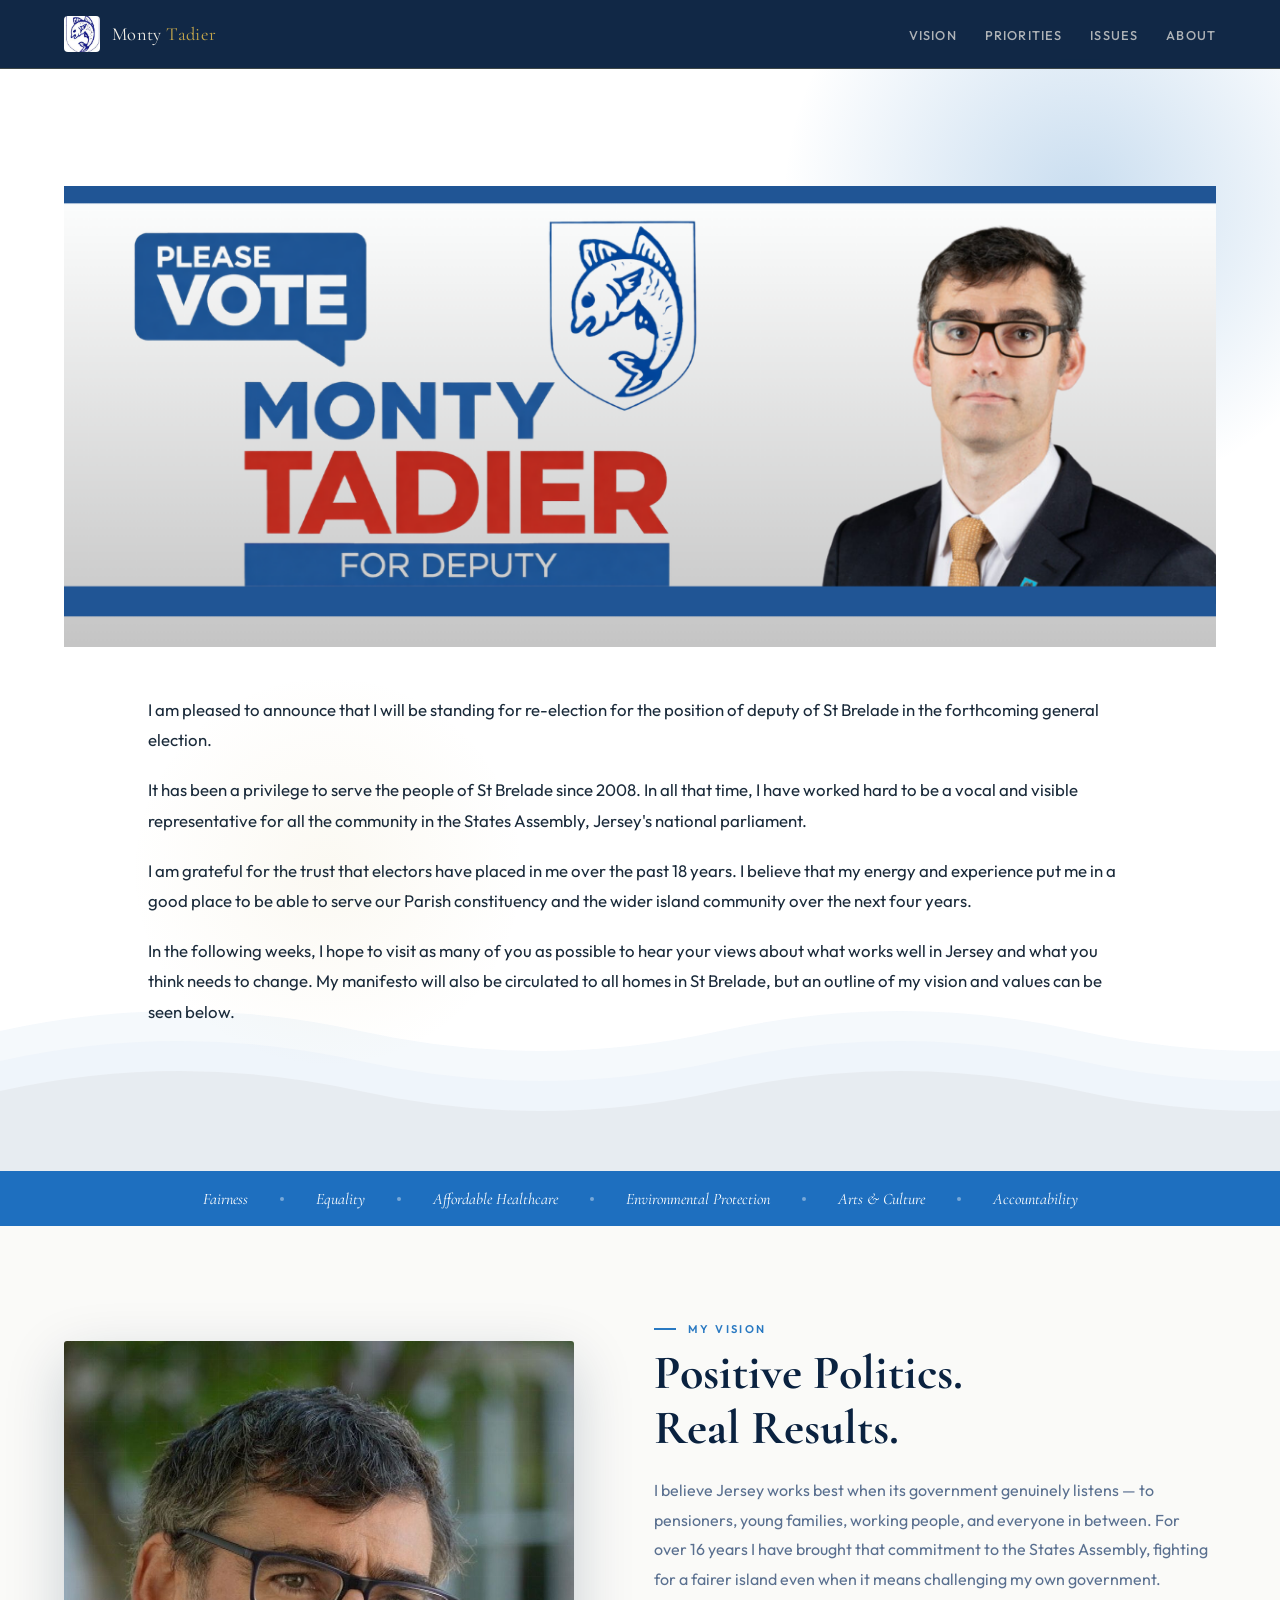
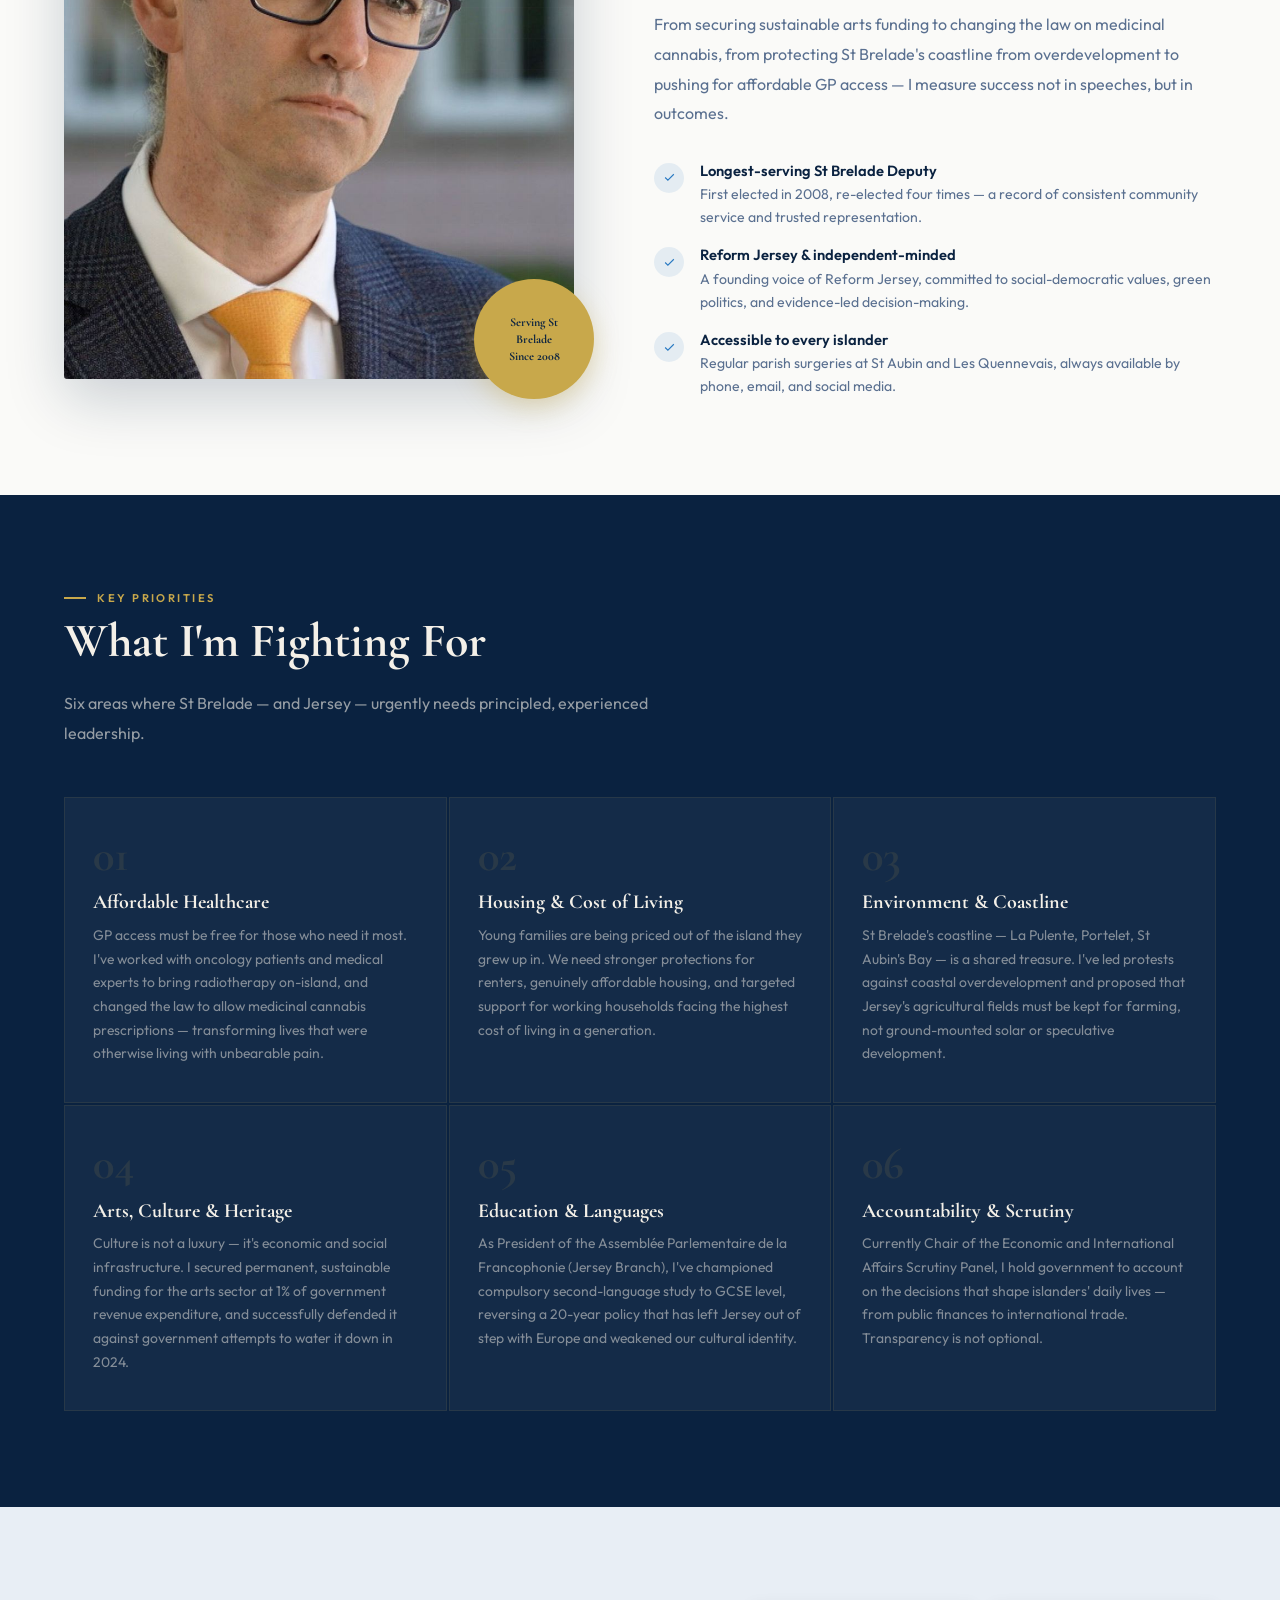
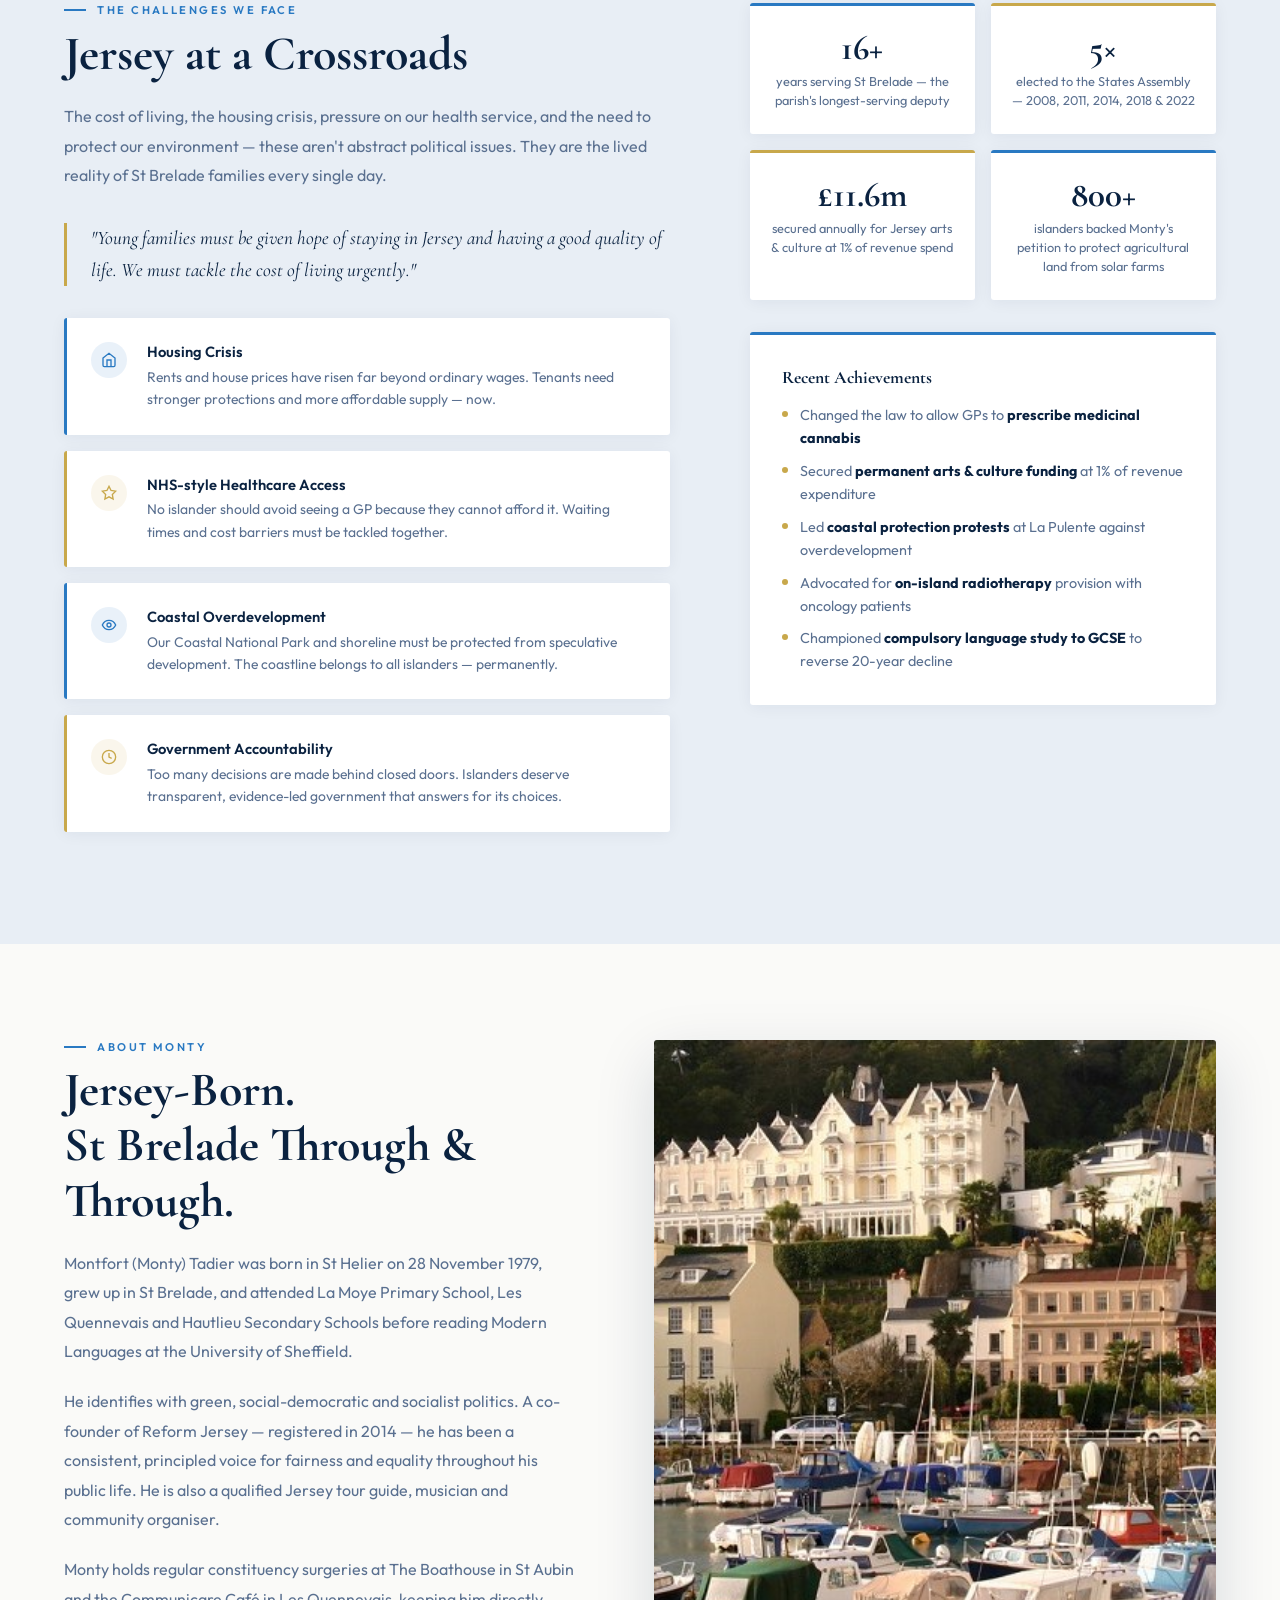
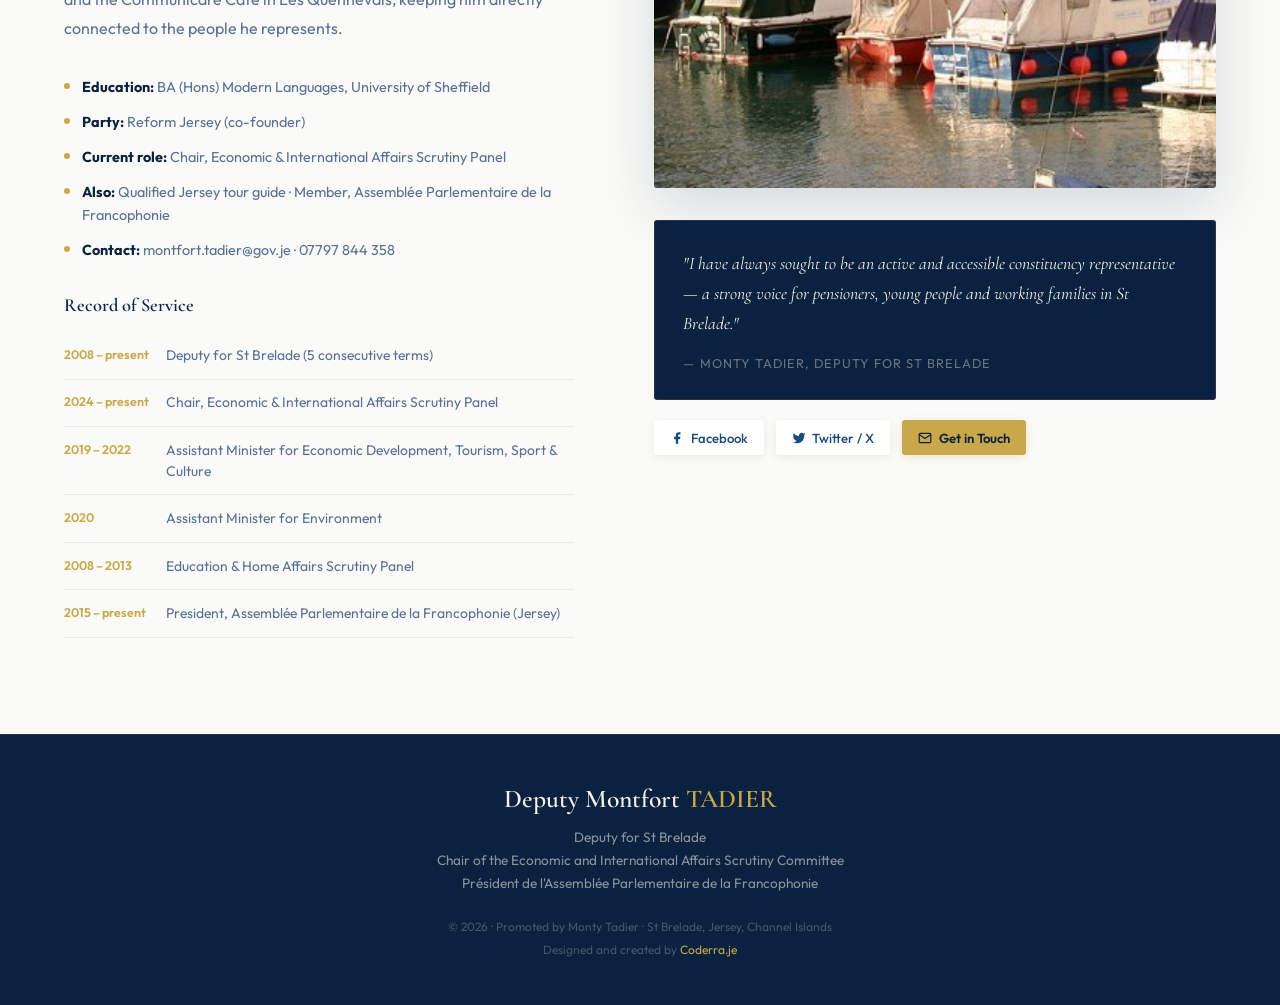
==== index.html @ 664cd3ab "Comment out States Assembly contact section in footer Co-Authored-By: Claude Opus 4.6 (1M context) <" ====
<!DOCTYPE html>
<html lang="en">
<head>
<meta charset="UTF-8">
<meta name="viewport" content="width=device-width, initial-scale=1.0">
<title>Monty Tadier · Deputy, St Brelade · Jersey 2026</title>
<link href="https://fonts.googleapis.com/css2?family=Cormorant+Garamond:ital,wght@0,400;0,600;0,700;1,400;1,600&family=Outfit:wght@300;400;500;600&display=swap" rel="stylesheet">
<style>
:root {
  --blue-deep:   #0a2240;
  --blue-mid:    #1a4a7a;
  --blue-bright: #1e6fbf;
  --blue-light:  #4a9fd4;
  --azure:       #2979c2;
  --gold:        #c8a84b;
  --silver:      #e8eef5;
  --cream:       #f4f0e8;
  --warm-white:  #fafaf8;
  --text:        #1a2a3a;
  --muted:       #5a7090;
  --border:      rgba(200,168,75,0.25);
}
*{margin:0;padding:0;box-sizing:border-box;}
html{scroll-behavior:smooth;}
body{font-family:'Outfit',sans-serif;color:var(--text);background:var(--warm-white);overflow-x:hidden;}

/* ── NAV ── */
nav{
  position:fixed;top:0;left:0;right:0;z-index:1000;
  display:flex;align-items:center;justify-content:space-between;
  padding:1rem 5%;
  background:rgba(10,34,64,0.97);
  backdrop-filter:blur(16px);
  border-bottom:1px solid var(--border);
  transition:all 0.3s;
}
.nav-brand{display:flex;align-items:center;gap:0.75rem;}
.nav-coat{width:36px;height:36px;border-radius:4px;object-fit:cover;}
.nav-logo{font-family:'Cormorant Garamond',serif;font-size:1.15rem;color:var(--cream);letter-spacing:0.02em;}
.nav-logo span{color:var(--gold);}
.nav-links{display:flex;gap:1.75rem;list-style:none;}
.nav-links a{color:rgba(244,240,232,0.7);text-decoration:none;font-size:0.8rem;font-weight:500;letter-spacing:0.09em;text-transform:uppercase;transition:color 0.2s;}
.nav-links a:hover{color:var(--gold);}
.nav-cta{background:var(--gold)!important;color:var(--blue-deep)!important;padding:0.45rem 1.1rem;border-radius:2px;font-weight:600!important;}
.nav-cta:hover{background:#b09030!important;}
.hamburger{display:none;flex-direction:column;gap:5px;cursor:pointer;background:none;border:none;padding:4px;}
.hamburger span{width:22px;height:2px;background:var(--cream);display:block;transition:all 0.3s;}

/* ── HERO ── */
.hero{
  min-height:100vh;
  position:relative;
  display:flex;flex-direction:column;align-items:center;
  background:#ffffff;
  overflow:hidden;
}
.hero-waves{
  position:absolute;bottom:0;left:0;right:0;
  height:220px;
  z-index:1;
  opacity:0.12;
}
.hero-glow{
  position:absolute;
  width:600px;height:600px;
  background:radial-gradient(ellipse,rgba(41,121,194,0.25) 0%,transparent 70%);
  top:-100px;right:-100px;
  z-index:1;
}
.hero-glow2{
  position:absolute;
  width:400px;height:400px;
  background:radial-gradient(ellipse,rgba(200,168,75,0.07) 0%,transparent 70%);
  bottom:100px;left:10%;
  z-index:1;
}
.hero-content{
  position:relative;z-index:2;
  padding:0 5%;padding-top:90px;
  display:grid;grid-template-columns:1fr 1fr;
  gap:4rem;align-items:stretch;
  max-width:1300px;width:100%;
  margin:0 auto;
  padding-top:120px;
}
.hero-text{}
.hero-eyebrow{
  display:inline-flex;align-items:center;gap:0.6rem;
  font-size:0.72rem;font-weight:600;letter-spacing:0.2em;text-transform:uppercase;
  color:var(--gold);margin-bottom:1.5rem;
  opacity:0;animation:fadeUp 0.8s 0.2s forwards;
}
.hero-eyebrow::before{content:'';width:28px;height:1px;background:var(--gold);}
.hero-name{
  font-family:'Cormorant Garamond',serif;
  font-size:clamp(2.5rem,7vw,7.5rem);
  font-weight:700;color:var(--cream);
  line-height:1;margin-bottom:0.5rem;
  white-space:nowrap;
  opacity:0;animation:fadeUp 0.9s 0.35s forwards;
}
.hero-title{
  font-family:'Cormorant Garamond',serif;
  font-size:clamp(2rem,3.5vw,3rem);
  font-weight:700;color:var(--blue-deep);
  line-height:1.05;margin-bottom:1.25rem;
  opacity:0;animation:fadeUp 0.9s 0.45s forwards;
}
.hero-title em{font-style:italic;color:var(--blue-light);}
.hero-title em{color:var(--blue-bright);}
.hero-subtitle{
  font-size:1.05rem;font-weight:300;
  color:#333;line-height:1.75;
  max-width:480px;margin-bottom:2rem;
  opacity:0;animation:fadeUp 0.9s 0.5s forwards;
}
.hero-actions{
  display:flex;gap:1rem;flex-wrap:wrap;
  opacity:0;animation:fadeUp 0.9s 0.65s forwards;
}
.btn-primary{
  display:inline-block;background:var(--gold);color:var(--blue-deep);
  padding:0.85rem 2rem;font-weight:600;font-size:0.88rem;
  letter-spacing:0.05em;text-decoration:none;text-transform:uppercase;
  border-radius:2px;transition:all 0.25s;
}
.btn-primary:hover{background:#b09030;transform:translateY(-2px);box-shadow:0 8px 24px rgba(200,168,75,0.3);}
.btn-outline{
  display:inline-block;border:1px solid rgba(244,240,232,0.3);
  color:var(--cream);padding:0.85rem 2rem;font-weight:400;font-size:0.88rem;
  letter-spacing:0.05em;text-decoration:none;text-transform:uppercase;
  border-radius:2px;transition:all 0.25s;
}
.btn-outline:hover{border-color:var(--gold);color:var(--gold);}

/* Hero video */
.hero-video-wrap{
  position:relative;
  border-radius:4px;overflow:hidden;
  box-shadow:0 30px 80px rgba(0,0,0,0.5);
  border:1px solid rgba(200,168,75,0.2);
  opacity:0;animation:fadeUp 1s 0.5s forwards;
}
.hero-video-inner{
  position:relative;
  width:100%;padding-top:56.25%;
  background:var(--blue-mid);
}
.hero-video-inner iframe{
  position:absolute;inset:0;width:100%;height:100%;
}
.hero-video-label{
  position:absolute;bottom:0;left:0;right:0;
  background:linear-gradient(transparent,rgba(10,34,64,0.9));
  padding:2rem 1.5rem 1.25rem;
  font-size:0.78rem;color:rgba(244,240,232,0.6);
  letter-spacing:0.08em;text-transform:uppercase;
  pointer-events:none;
}
.hero-video-placeholder{
  position:absolute;inset:0;
  display:flex;flex-direction:column;align-items:center;justify-content:center;
  gap:1rem;background:var(--blue-mid);
  color:rgba(244,240,232,0.4);font-size:0.82rem;letter-spacing:0.1em;text-transform:uppercase;
}
.play-icon{
  width:60px;height:60px;border-radius:50%;
  border:2px solid rgba(244,240,232,0.2);
  display:flex;align-items:center;justify-content:center;
}

/* ── BANNER STRIP ── */
.banner-strip{
  background:var(--blue-bright);padding:1.1rem 5%;
  display:flex;align-items:center;justify-content:center;
  gap:2rem;flex-wrap:wrap;overflow:hidden;
}
.banner-strip span{
  font-family:'Cormorant Garamond',serif;
  font-size:1rem;color:white;font-style:italic;
}
.banner-dot{width:4px;height:4px;background:rgba(255,255,255,0.4);border-radius:50%;flex-shrink:0;}

/* ── SECTIONS ── */
section{padding:6rem 5%;}
.section-inner{max-width:1200px;margin:0 auto;}
.section-label{
  font-size:0.7rem;font-weight:600;letter-spacing:0.22em;text-transform:uppercase;
  color:var(--azure);margin-bottom:0.6rem;
  display:flex;align-items:center;gap:0.7rem;
}
.section-label::before{content:'';display:inline-block;width:22px;height:2px;background:var(--azure);}
.section-title{
  font-family:'Cormorant Garamond',serif;
  font-size:clamp(2rem,4vw,3rem);font-weight:700;
  color:var(--blue-deep);line-height:1.15;margin-bottom:1.25rem;
}
.section-body{font-size:1rem;line-height:1.85;color:var(--muted);max-width:640px;}

/* ── VISION ── */
.vision{background:var(--warm-white);}
.vision-grid{display:grid;grid-template-columns:1fr 1.1fr;gap:5rem;align-items:center;}
.vision-image-box{
  position:relative;
  aspect-ratio:4/5;
  border-radius:3px;overflow:hidden;
  box-shadow:0 20px 60px rgba(10,34,64,0.2);
}
.vision-image-box img{width:100%;height:100%;object-fit:cover;display:block;}
.vision-image-box::after{
  content:'';position:absolute;inset:0;
  background:
    repeating-linear-gradient(0deg,transparent,transparent 30px,rgba(255,255,255,0.01) 30px,rgba(255,255,255,0.01) 31px),
    repeating-linear-gradient(90deg,transparent,transparent 30px,rgba(255,255,255,0.01) 30px,rgba(255,255,255,0.01) 31px);
}
.vision-badge{
  position:absolute;bottom:-1.25rem;right:-1.25rem;
  width:120px;height:120px;background:var(--gold);border-radius:50%;
  display:flex;align-items:center;justify-content:center;text-align:center;padding:1.25rem;
  box-shadow:0 8px 24px rgba(200,168,75,0.35);
}
.vision-badge p{font-family:'Cormorant Garamond',serif;font-size:0.75rem;color:var(--blue-deep);font-weight:700;line-height:1.4;}
.vision-points{margin-top:2rem;display:flex;flex-direction:column;gap:1rem;}
.vision-point{display:flex;gap:1rem;align-items:flex-start;}
.vp-icon{
  width:30px;height:30px;border-radius:50%;
  background:rgba(41,121,194,0.1);
  display:flex;align-items:center;justify-content:center;flex-shrink:0;margin-top:2px;
}
.vp-icon svg{width:13px;height:13px;stroke:var(--azure);}
.vp-text strong{display:block;font-weight:600;color:var(--blue-deep);margin-bottom:0.2rem;font-size:0.92rem;}
.vp-text p{font-size:0.88rem;color:var(--muted);line-height:1.65;}

/* ── PRIORITIES ── */
.priorities{background:var(--blue-deep);color:var(--cream);}
.priorities .section-label{color:var(--gold);}
.priorities .section-label::before{background:var(--gold);}
.priorities .section-title{color:var(--cream);}
.priorities .section-body{color:rgba(244,240,232,0.6);}
.priorities-grid{display:grid;grid-template-columns:repeat(3,1fr);gap:2px;margin-top:3rem;}
.priority-card{
  background:rgba(255,255,255,0.04);
  border:1px solid rgba(200,168,75,0.1);
  padding:2.25rem 1.75rem;
  transition:all 0.3s;position:relative;overflow:hidden;
}
.priority-card::before{
  content:'';position:absolute;top:0;left:0;right:0;height:2px;
  background:var(--gold);transform:scaleX(0);transform-origin:left;transition:transform 0.4s;
}
.priority-card:hover::before{transform:scaleX(1);}
.priority-card:hover{background:rgba(255,255,255,0.07);}
.priority-num{font-family:'Cormorant Garamond',serif;font-size:2.8rem;font-weight:700;color:rgba(200,168,75,0.12);line-height:1;margin-bottom:0.75rem;}
.priority-title{font-family:'Cormorant Garamond',serif;font-size:1.25rem;font-weight:700;color:var(--cream);margin-bottom:0.6rem;}
.priority-body{font-size:0.87rem;color:rgba(244,240,232,0.5);line-height:1.7;}

/* ── ISSUES (reality) ── */
.issues{background:var(--silver);}
.issues-grid{display:grid;grid-template-columns:1.3fr 1fr;gap:5rem;align-items:start;}
.issue-item{
  display:flex;gap:1.25rem;align-items:flex-start;
  padding:1.5rem;background:white;border-radius:3px;
  border-left:3px solid var(--azure);
  box-shadow:0 2px 16px rgba(10,34,64,0.06);
  margin-bottom:1rem;
  transition:transform 0.2s;
}
.issue-item:hover{transform:translateX(4px);}
.issue-item.gold{border-left-color:var(--gold);}
.issue-icon{
  width:36px;height:36px;border-radius:50%;
  background:rgba(41,121,194,0.1);
  display:flex;align-items:center;justify-content:center;flex-shrink:0;
}
.issue-icon.gold-bg{background:rgba(200,168,75,0.1);}
.issue-icon svg{width:16px;height:16px;}
.issue-content strong{display:block;font-weight:600;color:var(--blue-deep);margin-bottom:0.3rem;font-size:0.92rem;}
.issue-content p{font-size:0.87rem;color:var(--muted);line-height:1.6;}
.issues-quote{
  border-left:3px solid var(--gold);padding-left:1.5rem;margin:2rem 0;
}
.issues-quote p{
  font-family:'Cormorant Garamond',serif;
  font-size:1.2rem;font-style:italic;color:var(--blue-deep);line-height:1.65;
}
.stat-cards{display:grid;grid-template-columns:1fr 1fr;gap:1rem;}
.stat-card{
  background:white;padding:1.5rem 1.25rem;border-radius:3px;
  border-top:3px solid var(--azure);
  box-shadow:0 2px 16px rgba(10,34,64,0.06);
  text-align:center;
}
.stat-card.gold{border-top-color:var(--gold);}
.stat-num{font-family:'Cormorant Garamond',serif;font-size:2.2rem;font-weight:700;color:var(--blue-deep);line-height:1;}
.stat-label{font-size:0.8rem;color:var(--muted);line-height:1.5;margin-top:0.4rem;}

/* ── ABOUT ── */
.about{background:var(--warm-white);}
.about-grid{display:grid;grid-template-columns:1fr 1.1fr;gap:5rem;align-items:start;}
.about-img-box{
  aspect-ratio:3/4;
  border-radius:3px;overflow:hidden;
  box-shadow:0 20px 60px rgba(10,34,64,0.15);
}
.about-img-box img{width:100%;height:100%;object-fit:cover;display:block;}
.about-facts{margin-top:2rem;display:flex;flex-direction:column;gap:0.75rem;}
.fact{display:flex;gap:0.75rem;align-items:flex-start;}
.fact-dot{width:6px;height:6px;border-radius:50%;background:var(--gold);flex-shrink:0;margin-top:7px;}
.fact p{font-size:0.9rem;color:var(--muted);line-height:1.6;}
.fact strong{color:var(--blue-deep);}
.about-roles{margin-top:2rem;}
.about-roles h4{font-family:'Cormorant Garamond',serif;font-size:1.15rem;color:var(--blue-deep);margin-bottom:1rem;font-weight:600;}
.role-item{
  display:flex;gap:0.75rem;padding:0.8rem 0;
  border-bottom:1px solid rgba(10,34,64,0.07);
}
.role-year{font-size:0.78rem;color:var(--gold);font-weight:600;white-space:nowrap;padding-top:2px;min-width:90px;}
.role-text{font-size:0.87rem;color:var(--muted);line-height:1.5;}

/* ── AI SURVEY ── */
.survey-section{background:var(--blue-deep);padding:5rem 5%;position:relative;overflow:hidden;}
.survey-bg{position:absolute;inset:0;background:radial-gradient(ellipse at 20% 60%,rgba(41,121,194,0.1) 0%,transparent 55%),radial-gradient(ellipse at 80% 20%,rgba(200,168,75,0.05) 0%,transparent 50%);pointer-events:none;}
.chat-widget{
  background:rgba(255,255,255,0.04);
  border:1px solid rgba(200,168,75,0.2);
  border-radius:8px;overflow:hidden;
  box-shadow:0 24px 72px rgba(0,0,0,0.5);
  max-width:840px;margin:0 auto;
}
.chat-header{
  background:rgba(200,168,75,0.1);
  border-bottom:1px solid rgba(200,168,75,0.15);
  padding:1rem 1.5rem;
  display:flex;align-items:center;gap:0.75rem;
}
.chat-avatar{
  width:38px;height:38px;background:var(--azure);border-radius:50%;
  display:flex;align-items:center;justify-content:center;flex-shrink:0;
}
.chat-title{color:var(--cream);font-weight:600;font-size:0.88rem;}
.chat-sub{color:rgba(244,240,232,0.4);font-size:0.73rem;}
.live-dot{width:7px;height:7px;background:#4ade80;border-radius:50%;animation:pulse 2s infinite;}
.chat-messages{
  height:400px;overflow-y:auto;padding:1.5rem;
  display:flex;flex-direction:column;gap:1rem;scroll-behavior:smooth;
}
.chat-messages::-webkit-scrollbar{width:4px;}
.chat-messages::-webkit-scrollbar-track{background:transparent;}
.chat-messages::-webkit-scrollbar-thumb{background:rgba(200,168,75,0.2);border-radius:2px;}
.typing-row{display:none;padding:0 1.5rem 0.5rem;align-items:center;gap:0.5rem;}
.typing-dots{display:flex;gap:4px;}
.typing-dots span{width:6px;height:6px;background:var(--gold);border-radius:50%;opacity:0.5;}
.chat-input-row{
  border-top:1px solid rgba(200,168,75,0.12);
  padding:1rem 1.5rem;display:flex;gap:0.75rem;align-items:flex-end;
}
.chat-textarea{
  flex:1;background:rgba(255,255,255,0.07);
  border:1px solid rgba(200,168,75,0.2);border-radius:6px;
  padding:0.7rem 1rem;color:var(--cream);
  font-family:'Outfit',sans-serif;font-size:0.88rem;
  resize:none;outline:none;max-height:120px;line-height:1.5;
  transition:border-color 0.2s;
}
.chat-textarea::placeholder{color:rgba(244,240,232,0.3);}
.chat-textarea:focus{border-color:rgba(200,168,75,0.45);}
.send-btn{
  background:var(--gold);border:none;border-radius:6px;
  width:42px;height:42px;cursor:pointer;
  display:flex;align-items:center;justify-content:center;flex-shrink:0;
  transition:all 0.2s;
}
.send-btn:hover{background:#b09030;transform:scale(1.05);}
.send-btn:disabled{opacity:0.4;cursor:not-allowed;transform:none;}
.trust-badges{display:flex;justify-content:center;gap:2rem;flex-wrap:wrap;margin-bottom:2rem;}
.badge{display:flex;align-items:center;gap:0.4rem;color:rgba(244,240,232,0.4);font-size:0.78rem;}

/* ── FOOTER ── */
footer{
  background:var(--blue-deep);
  border-top:1px solid rgba(200,168,75,0.15);
  padding:3rem 5%;
}
.footer-inner{max-width:700px;margin:0 auto;text-align:center;}
.footer-name{font-family:'Cormorant Garamond',serif;font-size:1.6rem;color:var(--cream);font-weight:600;margin-bottom:0.75rem;}
.footer-name span{color:var(--gold);}
.footer-role{color:rgba(244,240,232,0.55);font-size:0.85rem;line-height:1.7;}
.footer-dots{color:var(--gold);font-size:0.6rem;letter-spacing:0.15em;margin:1.5rem 0;opacity:0.4;overflow:hidden;white-space:nowrap;}
.footer-contact{display:flex;flex-direction:column;gap:1.25rem;margin:1rem 0;}
.footer-contact-item{text-align:center;}
.footer-contact-label{display:block;font-size:0.7rem;letter-spacing:0.12em;text-transform:uppercase;color:var(--gold);margin-bottom:0.3rem;}
.footer-contact-item p{color:rgba(244,240,232,0.55);font-size:0.85rem;line-height:1.6;}
.footer-contact-item a{color:var(--gold);text-decoration:none;transition:color 0.2s;}
.footer-contact-item a:hover{color:var(--cream);}
.footer-sa-logo{margin:1.5rem 0;}
.sa-logo-img{height:50px;opacity:0.5;filter:brightness(1.2);}
.footer-bottom{margin-top:1.5rem;}
.footer-copy{color:rgba(244,240,232,0.25);font-size:0.75rem;}

/* ── MOBILE ── */
.mobile-menu{
  display:none;position:fixed;inset:0;background:var(--blue-deep);
  z-index:999;flex-direction:column;align-items:center;justify-content:center;
  gap:2.5rem;opacity:0;pointer-events:none;transition:opacity 0.3s;
}
.mobile-menu.open{display:flex;opacity:1;pointer-events:all;}
.mobile-menu a{font-family:'Cormorant Garamond',serif;font-size:2rem;color:var(--cream);text-decoration:none;transition:color 0.2s;}
.mobile-menu a:hover{color:var(--gold);}
.mobile-close{position:absolute;top:1.5rem;right:5%;background:none;border:none;color:var(--cream);font-size:1.5rem;cursor:pointer;}

/* ── ANIMATIONS ── */
@keyframes fadeUp{from{opacity:0;transform:translateY(20px);}to{opacity:1;transform:translateY(0);}}
@keyframes pulse{0%,100%{opacity:1;}50%{opacity:0.4;}}
@keyframes bounce{0%,100%{transform:translateY(0);}50%{transform:translateY(-4px);}}
@keyframes msgIn{from{opacity:0;transform:translateY(6px);}to{opacity:1;transform:translateY(0);}}
@keyframes waveMov{0%{transform:translateX(0);}100%{transform:translateX(-50%);}}

/* ── RESPONSIVE ── */
@media(max-width:960px){
  .nav-links{display:none;}
  .hamburger{display:flex;}
  .hero-content{grid-template-columns:1fr;gap:2.5rem;padding-top:100px;}
  .hero-video-wrap{max-width:500px;}
  .vision-grid,.issues-grid,.about-grid{grid-template-columns:1fr;gap:3rem;}
  .priorities-grid{grid-template-columns:1fr 1fr;}
  .vision-badge{display:none;}
  footer{padding:2rem 5%;}
  .banner-strip .banner-dot:nth-child(even){display:none;}
}
@media(max-width:600px){
  .priorities-grid{grid-template-columns:1fr;}
  .stat-cards{grid-template-columns:1fr 1fr;}
}
</style>
</head>
<body>

<!-- MOBILE MENU -->
<div class="mobile-menu" id="mobileMenu">
  <button class="mobile-close" onclick="closeMenu()">✕</button>
  <a href="#vision" onclick="closeMenu()">Vision</a>
  <a href="#priorities" onclick="closeMenu()">Priorities</a>
  <a href="#issues" onclick="closeMenu()">Issues</a>
  <a href="#about" onclick="closeMenu()">About Monty</a>
  <!-- <a href="#survey" onclick="closeMenu()">Have Your Say</a> -->
</div>

<!-- NAV -->
<nav id="navbar">
  <div class="nav-brand">
    <!-- St Brelade Coat of Arms (SVG inline — azure field, wavy silver, cod fish) -->
    <img class="nav-coat" src="img/St B.jpg" alt="St Brelade coat of arms">
    <div class="nav-logo">Monty <span>Tadier</span></div>
  </div>
  <ul class="nav-links">
    <li><a href="#vision">Vision</a></li>
    <li><a href="#priorities">Priorities</a></li>
    <li><a href="#issues">Issues</a></li>
    <li><a href="#about">About</a></li>
    <!-- <li><a href="#survey" class="nav-cta">Have Your Say</a></li> -->
  </ul>
  <button class="hamburger" onclick="openMenu()">
    <span></span><span></span><span></span>
  </button>
</nav>

<!-- HERO -->
<section class="hero" id="home">
  <div class="hero-glow"></div>
  <div class="hero-glow2"></div>
  <!-- Animated waves -->
  <svg class="hero-waves" viewBox="0 0 1440 220" preserveAspectRatio="none" xmlns="http://www.w3.org/2000/svg">
    <path d="M0 80 Q180 40 360 80 Q540 120 720 80 Q900 40 1080 80 Q1260 120 1440 80 L1440 220 L0 220Z" fill="rgba(41,121,194,0.4)"/>
    <path d="M0 110 Q180 70 360 110 Q540 150 720 110 Q900 70 1080 110 Q1260 150 1440 110 L1440 220 L0 220Z" fill="rgba(30,111,191,0.3)"/>
    <path d="M0 140 Q180 100 360 140 Q540 180 720 140 Q900 100 1080 140 Q1260 180 1440 140 L1440 220 L0 220Z" fill="rgba(10,34,64,0.5)"/>
  </svg>

  <div style="width:100%;padding-top:90px;position:relative;z-index:2;">
    <img src="img/monfortbanner.png" alt="Monty Tadier — Standing for a Fairer Jersey Since 2008" style="width:100%;display:block;">
  </div>

  <div style="position:relative;z-index:2;max-width:1100px;margin:0 auto;padding:3rem 5%;color:var(--text);font-size:1.05rem;line-height:1.8;">
    <p>I am pleased to announce that I will be standing for re-election for the position of deputy of St Brelade in the forthcoming general election.</p>
    <p style="margin-top:1.25rem;">It has been a privilege to serve the people of St Brelade since 2008. In all that time, I have worked hard to be a vocal and visible representative for all the community in the States Assembly, Jersey's national parliament.</p>
    <p style="margin-top:1.25rem;">I am grateful for the trust that electors have placed in me over the past 18 years. I believe that my energy and experience put me in a good place to be able to serve our Parish constituency and the wider island community over the next four years.</p>
    <p style="margin-top:1.25rem;">In the following weeks, I hope to visit as many of you as possible to hear your views about what works well in Jersey and what you think needs to change. My manifesto will also be circulated to all homes in St Brelade, but an outline of my vision and values can be seen below.</p>
  </div>
</section>

<!-- BANNER STRIP -->
<div class="banner-strip">
  <span>Fairness</span><div class="banner-dot"></div>
  <span>Equality</span><div class="banner-dot"></div>
  <span>Affordable Healthcare</span><div class="banner-dot"></div>
  <span>Environmental Protection</span><div class="banner-dot"></div>
  <span>Arts &amp; Culture</span><div class="banner-dot"></div>
  <span>Accountability</span>
</div>

<!-- VISION -->
<section class="vision" id="vision">
  <div class="section-inner">
    <div class="vision-grid">
      <div style="position:relative;">
        <div class="vision-image-box">
          <img src="img/mypic.jpg" alt="Photo of Monty Tadier">
        </div>
        <div class="vision-badge">
          <p>Serving St Brelade<br>Since 2008</p>
        </div>
      </div>

      <div>
        <div class="section-label">My Vision</div>
        <h2 class="section-title">Positive Politics.<br>Real Results.</h2>
        <p class="section-body">
          I believe Jersey works best when its government genuinely listens — to pensioners, young families, working people, and everyone in between. For over 16 years I have brought that commitment to the States Assembly, fighting for a fairer island even when it means challenging my own government.
        </p>
        <p class="section-body" style="margin-top:1rem;">
          From securing sustainable arts funding to changing the law on medicinal cannabis, from protecting St Brelade's coastline from overdevelopment to pushing for affordable GP access — I measure success not in speeches, but in outcomes.
        </p>
        <div class="vision-points">
          <div class="vision-point">
            <div class="vp-icon"><svg viewBox="0 0 24 24" fill="none" stroke="currentColor" stroke-width="2"><polyline points="20 6 9 17 4 12"/></svg></div>
            <div class="vp-text">
              <strong>Longest-serving St Brelade Deputy</strong>
              <p>First elected in 2008, re-elected four times — a record of consistent community service and trusted representation.</p>
            </div>
          </div>
          <div class="vision-point">
            <div class="vp-icon"><svg viewBox="0 0 24 24" fill="none" stroke="currentColor" stroke-width="2"><polyline points="20 6 9 17 4 12"/></svg></div>
            <div class="vp-text">
              <strong>Reform Jersey & independent-minded</strong>
              <p>A founding voice of Reform Jersey, committed to social-democratic values, green politics, and evidence-led decision-making.</p>
            </div>
          </div>
          <div class="vision-point">
            <div class="vp-icon"><svg viewBox="0 0 24 24" fill="none" stroke="currentColor" stroke-width="2"><polyline points="20 6 9 17 4 12"/></svg></div>
            <div class="vp-text">
              <strong>Accessible to every islander</strong>
              <p>Regular parish surgeries at St Aubin and Les Quennevais, always available by phone, email, and social media.</p>
            </div>
          </div>
        </div>
      </div>
    </div>
  </div>
</section>

<!-- PRIORITIES -->
<section class="priorities" id="priorities">
  <div class="section-inner">
    <div class="section-label">Key Priorities</div>
    <h2 class="section-title">What I'm Fighting For</h2>
    <p class="section-body">Six areas where St Brelade — and Jersey — urgently needs principled, experienced leadership.</p>

    <div class="priorities-grid">
      <div class="priority-card">
        <div class="priority-num">01</div>
        <div class="priority-title">Affordable Healthcare</div>
        <p class="priority-body">GP access must be free for those who need it most. I've worked with oncology patients and medical experts to bring radiotherapy on-island, and changed the law to allow medicinal cannabis prescriptions — transforming lives that were otherwise living with unbearable pain.</p>
      </div>
      <div class="priority-card">
        <div class="priority-num">02</div>
        <div class="priority-title">Housing & Cost of Living</div>
        <p class="priority-body">Young families are being priced out of the island they grew up in. We need stronger protections for renters, genuinely affordable housing, and targeted support for working households facing the highest cost of living in a generation.</p>
      </div>
      <div class="priority-card">
        <div class="priority-num">03</div>
        <div class="priority-title">Environment & Coastline</div>
        <p class="priority-body">St Brelade's coastline — La Pulente, Portelet, St Aubin's Bay — is a shared treasure. I've led protests against coastal overdevelopment and proposed that Jersey's agricultural fields must be kept for farming, not ground-mounted solar or speculative development.</p>
      </div>
      <div class="priority-card">
        <div class="priority-num">04</div>
        <div class="priority-title">Arts, Culture & Heritage</div>
        <p class="priority-body">Culture is not a luxury — it's economic and social infrastructure. I secured permanent, sustainable funding for the arts sector at 1% of government revenue expenditure, and successfully defended it against government attempts to water it down in 2024.</p>
      </div>
      <div class="priority-card">
        <div class="priority-num">05</div>
        <div class="priority-title">Education & Languages</div>
        <p class="priority-body">As President of the Assemblée Parlementaire de la Francophonie (Jersey Branch), I've championed compulsory second-language study to GCSE level, reversing a 20-year policy that has left Jersey out of step with Europe and weakened our cultural identity.</p>
      </div>
      <div class="priority-card">
        <div class="priority-num">06</div>
        <div class="priority-title">Accountability & Scrutiny</div>
        <p class="priority-body">Currently Chair of the Economic and International Affairs Scrutiny Panel, I hold government to account on the decisions that shape islanders' daily lives — from public finances to international trade. Transparency is not optional.</p>
      </div>
    </div>
  </div>
</section>

<!-- ISSUES -->
<section class="issues" id="issues">
  <div class="section-inner">
    <div class="issues-grid">
      <div>
        <div class="section-label">The Challenges We Face</div>
        <h2 class="section-title">Jersey at a Crossroads</h2>
        <p class="section-body">
          The cost of living, the housing crisis, pressure on our health service, and the need to protect our environment — these aren't abstract political issues. They are the lived reality of St Brelade families every single day.
        </p>
        <div class="issues-quote">
          <p>"Young families must be given hope of staying in Jersey and having a good quality of life. We must tackle the cost of living urgently."</p>
        </div>

        <div class="issue-item">
          <div class="issue-icon"><svg viewBox="0 0 24 24" fill="none" stroke="#2979c2" stroke-width="2"><path d="M3 9l9-7 9 7v11a2 2 0 01-2 2H5a2 2 0 01-2-2z"/><polyline points="9 22 9 12 15 12 15 22"/></svg></div>
          <div class="issue-content"><strong>Housing Crisis</strong><p>Rents and house prices have risen far beyond ordinary wages. Tenants need stronger protections and more affordable supply — now.</p></div>
        </div>
        <div class="issue-item gold">
          <div class="issue-icon gold-bg"><svg viewBox="0 0 24 24" fill="none" stroke="#c8a84b" stroke-width="2"><path d="M12 2l3.09 6.26L22 9.27l-5 4.87 1.18 6.88L12 17.77l-6.18 3.25L7 14.14 2 9.27l6.91-1.01L12 2z"/></svg></div>
          <div class="issue-content"><strong>NHS-style Healthcare Access</strong><p>No islander should avoid seeing a GP because they cannot afford it. Waiting times and cost barriers must be tackled together.</p></div>
        </div>
        <div class="issue-item">
          <div class="issue-icon"><svg viewBox="0 0 24 24" fill="none" stroke="#2979c2" stroke-width="2"><path d="M2 12s3-7 10-7 10 7 10 7-3 7-10 7-10-7-10-7z"/><circle cx="12" cy="12" r="3"/></svg></div>
          <div class="issue-content"><strong>Coastal Overdevelopment</strong><p>Our Coastal National Park and shoreline must be protected from speculative development. The coastline belongs to all islanders — permanently.</p></div>
        </div>
        <div class="issue-item gold">
          <div class="issue-icon gold-bg"><svg viewBox="0 0 24 24" fill="none" stroke="#c8a84b" stroke-width="2"><circle cx="12" cy="12" r="10"/><polyline points="12 6 12 12 16 14"/></svg></div>
          <div class="issue-content"><strong>Government Accountability</strong><p>Too many decisions are made behind closed doors. Islanders deserve transparent, evidence-led government that answers for its choices.</p></div>
        </div>
      </div>

      <div>
        <div class="stat-cards">
          <div class="stat-card">
            <div class="stat-num">16+</div>
            <div class="stat-label">years serving St Brelade — the parish's longest-serving deputy</div>
          </div>
          <div class="stat-card gold">
            <div class="stat-num">5×</div>
            <div class="stat-label">elected to the States Assembly — 2008, 2011, 2014, 2018 &amp; 2022</div>
          </div>
          <div class="stat-card gold">
            <div class="stat-num">£11.6m</div>
            <div class="stat-label">secured annually for Jersey arts &amp; culture at 1% of revenue spend</div>
          </div>
          <div class="stat-card">
            <div class="stat-num">800+</div>
            <div class="stat-label">islanders backed Monty's petition to protect agricultural land from solar farms</div>
          </div>
        </div>

        <div style="margin-top:2rem;padding:2rem;background:white;border-radius:3px;box-shadow:0 2px 16px rgba(10,34,64,0.06);border-top:3px solid var(--azure);">
          <h4 style="font-family:'Cormorant Garamond',serif;font-size:1.1rem;color:var(--blue-deep);margin-bottom:1rem;">Recent Achievements</h4>
          <div class="fact" style="margin-bottom:0.6rem;">
            <div class="fact-dot"></div>
            <p>Changed the law to allow GPs to <strong>prescribe medicinal cannabis</strong></p>
          </div>
          <div class="fact" style="margin-bottom:0.6rem;">
            <div class="fact-dot"></div>
            <p>Secured <strong>permanent arts &amp; culture funding</strong> at 1% of revenue expenditure</p>
          </div>
          <div class="fact" style="margin-bottom:0.6rem;">
            <div class="fact-dot"></div>
            <p>Led <strong>coastal protection protests</strong> at La Pulente against overdevelopment</p>
          </div>
          <div class="fact" style="margin-bottom:0.6rem;">
            <div class="fact-dot"></div>
            <p>Advocated for <strong>on-island radiotherapy</strong> provision with oncology patients</p>
          </div>
          <div class="fact">
            <div class="fact-dot"></div>
            <p>Championed <strong>compulsory language study to GCSE</strong> to reverse 20-year decline</p>
          </div>
        </div>
      </div>
    </div>
  </div>
</section>

<!-- ABOUT -->
<section class="about" id="about">
  <div class="section-inner">
    <div class="about-grid">
      <div>
        <div class="section-label">About Monty</div>
        <h2 class="section-title">Jersey-Born.<br>St Brelade Through &amp; Through.</h2>
        <p class="section-body" style="margin-bottom:1.25rem;">
          Montfort (Monty) Tadier was born in St Helier on 28 November 1979, grew up in St Brelade, and attended La Moye Primary School, Les Quennevais and Hautlieu Secondary Schools before reading Modern Languages at the University of Sheffield.
        </p>
        <p class="section-body" style="margin-bottom:1.25rem;">
          He identifies with green, social-democratic and socialist politics. A co-founder of Reform Jersey — registered in 2014 — he has been a consistent, principled voice for fairness and equality throughout his public life. He is also a qualified Jersey tour guide, musician and community organiser.
        </p>
        <p class="section-body">
          Monty holds regular constituency surgeries at The Boathouse in St Aubin and the Communicare Café in Les Quennevais, keeping him directly connected to the people he represents.
        </p>

        <div class="about-facts">
          <div class="fact"><div class="fact-dot"></div><p><strong>Education:</strong> BA (Hons) Modern Languages, University of Sheffield</p></div>
          <div class="fact"><div class="fact-dot"></div><p><strong>Party:</strong> Reform Jersey (co-founder)</p></div>
          <div class="fact"><div class="fact-dot"></div><p><strong>Current role:</strong> Chair, Economic &amp; International Affairs Scrutiny Panel</p></div>
          <div class="fact"><div class="fact-dot"></div><p><strong>Also:</strong> Qualified Jersey tour guide · Member, Assemblée Parlementaire de la Francophonie</p></div>
          <div class="fact"><div class="fact-dot"></div><p><strong>Contact:</strong> montfort.tadier@gov.je · 07797 844 358</p></div>
        </div>

        <div class="about-roles">
          <h4>Record of Service</h4>
          <div class="role-item"><span class="role-year">2008 – present</span><span class="role-text">Deputy for St Brelade (5 consecutive terms)</span></div>
          <div class="role-item"><span class="role-year">2024 – present</span><span class="role-text">Chair, Economic &amp; International Affairs Scrutiny Panel</span></div>
          <div class="role-item"><span class="role-year">2019 – 2022</span><span class="role-text">Assistant Minister for Economic Development, Tourism, Sport &amp; Culture</span></div>
          <div class="role-item"><span class="role-year">2020</span><span class="role-text">Assistant Minister for Environment</span></div>
          <div class="role-item"><span class="role-year">2008 – 2013</span><span class="role-text">Education &amp; Home Affairs Scrutiny Panel</span></div>
          <div class="role-item"><span class="role-year">2015 – present</span><span class="role-text">President, Assemblée Parlementaire de la Francophonie (Jersey)</span></div>
        </div>
      </div>

      <div>
        <div class="about-img-box">
          <img src="img/StAubin.jpg" alt="St Aubin, Jersey">
        </div>
        <div style="margin-top:2rem;padding:1.75rem;background:var(--blue-deep);border-radius:3px;border:1px solid rgba(200,168,75,0.15);">
          <p style="font-family:'Cormorant Garamond',serif;font-size:1.1rem;font-style:italic;color:var(--cream);line-height:1.7;margin-bottom:1rem;">
            "I have always sought to be an active and accessible constituency representative — a strong voice for pensioners, young people and working families in St Brelade."
          </p>
          <p style="font-size:0.8rem;color:rgba(244,240,232,0.4);letter-spacing:0.08em;text-transform:uppercase;">— Monty Tadier, Deputy for St Brelade</p>
        </div>
        <div style="margin-top:1.25rem;display:flex;gap:0.75rem;flex-wrap:wrap;">
          <a href="https://facebook.com/MontyTadierStBrelade" target="_blank" style="display:inline-flex;align-items:center;gap:0.4rem;padding:0.6rem 1rem;background:white;border-radius:3px;color:var(--blue-mid);font-size:0.82rem;font-weight:500;text-decoration:none;box-shadow:0 2px 8px rgba(10,34,64,0.08);transition:all 0.2s;" onmouseover="this.style.transform='translateY(-2px)'" onmouseout="this.style.transform=''">
            <svg width="14" height="14" viewBox="0 0 24 24" fill="currentColor"><path d="M18 2h-3a5 5 0 00-5 5v3H7v4h3v8h4v-8h3l1-4h-4V7a1 1 0 011-1h3z"/></svg>
            Facebook
          </a>
          <a href="https://twitter.com/DeputyTadier" target="_blank" style="display:inline-flex;align-items:center;gap:0.4rem;padding:0.6rem 1rem;background:white;border-radius:3px;color:var(--blue-mid);font-size:0.82rem;font-weight:500;text-decoration:none;box-shadow:0 2px 8px rgba(10,34,64,0.08);transition:all 0.2s;" onmouseover="this.style.transform='translateY(-2px)'" onmouseout="this.style.transform=''">
            <svg width="14" height="14" viewBox="0 0 24 24" fill="currentColor"><path d="M23 3a10.9 10.9 0 01-3.14 1.53 4.48 4.48 0 00-7.86 3v1A10.66 10.66 0 013 4s-4 9 5 13a11.64 11.64 0 01-7 2c9 5 20 0 20-11.5a4.5 4.5 0 00-.08-.83A7.72 7.72 0 0023 3z"/></svg>
            Twitter / X
          </a>
          <a href="mailto:montfort.tadier@gov.je" style="display:inline-flex;align-items:center;gap:0.4rem;padding:0.6rem 1rem;background:var(--gold);border-radius:3px;color:var(--blue-deep);font-size:0.82rem;font-weight:600;text-decoration:none;box-shadow:0 2px 8px rgba(200,168,75,0.25);transition:all 0.2s;" onmouseover="this.style.transform='translateY(-2px)'" onmouseout="this.style.transform=''">
            <svg width="14" height="14" viewBox="0 0 24 24" fill="none" stroke="currentColor" stroke-width="2"><path d="M4 4h16c1.1 0 2 .9 2 2v12c0 1.1-.9 2-2 2H4c-1.1 0-2-.9-2-2V6c0-1.1.9-2 2-2z"/><polyline points="22,6 12,13 2,6"/></svg>
            Get in Touch
          </a>
        </div>
      </div>
    </div>
  </div>
</section>

<!-- AI SURVEY (commented out for now)
<section class="survey-section" id="survey">
  <div class="survey-bg"></div>
  <div style="max-width:840px;margin:0 auto;position:relative;z-index:1;">
    <div style="text-align:center;margin-bottom:2.5rem;">
      <div class="section-label" style="color:var(--gold);justify-content:center;margin-bottom:0.6rem;">
        <span style="background:var(--gold);width:22px;height:2px;display:inline-block;"></span>
        Have Your Say
      </div>
      <h2 style="font-family:'Cormorant Garamond',serif;font-size:clamp(2rem,4vw,2.75rem);color:var(--cream);margin-bottom:0.9rem;line-height:1.15;">
        Tell Monty What<br><em style="color:var(--gold);">Matters to You</em>
      </h2>
      <p style="color:rgba(244,240,232,0.55);font-size:0.95rem;max-width:480px;margin:0 auto;line-height:1.75;">
        A short AI-assisted conversation — not a form. Monty's assistant will ask you a few questions about life in St Brelade and Jersey. Under 3 minutes.
      </p>
    </div>

    <div class="trust-badges">
      <div class="badge"><svg width="13" height="13" viewBox="0 0 24 24" fill="none" stroke="currentColor" stroke-width="2"><path d="M12 22s8-4 8-10V5l-8-3-8 3v7c0 6 8 10 8 10z"/></svg> Anonymous</div>
      <div class="badge"><svg width="13" height="13" viewBox="0 0 24 24" fill="none" stroke="currentColor" stroke-width="2"><circle cx="12" cy="12" r="10"/><polyline points="12 6 12 12 16 14"/></svg> Under 3 minutes</div>
      <div class="badge"><svg width="13" height="13" viewBox="0 0 24 24" fill="none" stroke="currentColor" stroke-width="2"><polyline points="20 6 9 17 4 12"/></svg> No login required</div>
      <div class="badge"><svg width="13" height="13" viewBox="0 0 24 24" fill="none" stroke="currentColor" stroke-width="2"><path d="M21 15a2 2 0 01-2 2H7l-4 4V5a2 2 0 012-2h14a2 2 0 012 2z"/></svg> Powered by AI</div>
    </div>

    <div class="chat-widget">
      <div class="chat-header">
        <div class="chat-avatar">
          <svg width="18" height="18" viewBox="0 0 24 24" fill="none" stroke="white" stroke-width="2"><path d="M21 15a2 2 0 01-2 2H7l-4 4V5a2 2 0 012-2h14a2 2 0 012 2z"/></svg>
        </div>
        <div>
          <div class="chat-title">Monty Tadier's Campaign Survey</div>
          <div class="chat-sub">AI-assisted · St Brelade, Jersey 2026</div>
        </div>
        <div style="margin-left:auto;display:flex;align-items:center;gap:0.4rem;">
          <div class="live-dot"></div>
          <span style="color:rgba(244,240,232,0.4);font-size:0.72rem;">Live</span>
        </div>
      </div>

      <div class="chat-messages" id="chatMessages"></div>

      <div class="typing-row" id="typingRow">
        <div class="typing-dots">
          <span style="animation:bounce 1s 0s infinite;"></span>
          <span style="animation:bounce 1s 0.2s infinite;"></span>
          <span style="animation:bounce 1s 0.4s infinite;"></span>
        </div>
        <span style="color:rgba(244,240,232,0.35);font-size:0.77rem;">Monty's assistant is typing…</span>
      </div>

      <div class="chat-input-row">
        <textarea id="chatInput" class="chat-textarea" placeholder="Type your response…" rows="1"
          onkeydown="handleKey(event)" oninput="autoResize(this)"></textarea>
        <button id="sendBtn" class="send-btn" onclick="sendMessage()">
          <svg width="15" height="15" viewBox="0 0 24 24" fill="none" stroke="#0a2240" stroke-width="2.5"><line x1="22" y1="2" x2="11" y2="13"/><polygon points="22 2 15 22 11 13 2 9 22 2"/></svg>
        </button>
      </div>
    </div>

    <div style="text-align:center;margin-top:1rem;">
      <button onclick="restartSurvey()" style="background:none;border:none;color:rgba(244,240,232,0.25);font-size:0.77rem;cursor:pointer;font-family:'Outfit',sans-serif;text-decoration:underline;">Start over</button>
    </div>
  </div>
</section>
-->

<!-- FOOTER -->
<footer>
  <div class="footer-inner">
    <div class="footer-info">
      <h3 class="footer-name">Deputy Montfort <span>TADIER</span></h3>
      <p class="footer-role">Deputy for St Brelade</p>
      <p class="footer-role">Chair of the Economic and International Affairs Scrutiny Committee</p>
      <p class="footer-role">Président de l'Assemblée Parlementaire de la Francophonie</p>
    </div>

    <!--
    <div class="footer-dots">• • • • • • • • • • • • • • • • • • • • • • • • • • • • • • • • • • • • • • • • • • • • • • • • • • • • • • • • • • • • • • • •</div>

    <div class="footer-contact">
      <div class="footer-contact-item">
        <span class="footer-contact-label">Place</span>
        <p>States Assembly - Jersey Elected Parliament</p>
        <p>Morier House | Halkett Place | St. Helier | Jersey | JE1 1DD</p>
      </div>
      <div class="footer-contact-item">
        <span class="footer-contact-label">Phone</span>
        <p>+44 (0) 7797 844358</p>
      </div>
      <div class="footer-contact-item">
        <span class="footer-contact-label">Web</span>
        <p><a href="https://statesassembly.gov.je" target="_blank" rel="noopener">Statesassembly.gov.je</a></p>
      </div>
    </div>

    <div class="footer-dots">• • • • • • • • • • • • • • • • • • • • • • • • • • • • • • • • • • •</div>

    <div class="footer-sa-logo">
      <img src="img/logo.svg" alt="States Assembly Logo" class="sa-logo-img">
    </div>
    -->

    <div class="footer-bottom">
      <p class="footer-copy">© 2026 · Promoted by Monty Tadier · St Brelade, Jersey, Channel Islands</p>
      <p class="footer-copy" style="margin-top:0.5rem;">Designed and created by <a href="https://coderra.je" target="_blank" rel="noopener" style="color:var(--gold);text-decoration:none;">Coderra.je</a></p>
    </div>
  </div>
</footer>

<script>
// ── Nav ──────────────────────────────────────────────────────
function openMenu(){ document.getElementById('mobileMenu').classList.add('open'); document.body.style.overflow='hidden'; }
function closeMenu(){ document.getElementById('mobileMenu').classList.remove('open'); document.body.style.overflow=''; }
window.addEventListener('scroll',()=>{ document.getElementById('navbar').style.boxShadow = window.scrollY>60 ? '0 4px 30px rgba(0,0,0,0.4)' : 'none'; });

// ── Scroll reveal ─────────────────────────────────────────────
const revealObs = new IntersectionObserver(entries=>{
  entries.forEach(e=>{ if(e.isIntersecting){ e.target.style.opacity='1'; e.target.style.transform='translateY(0)'; } });
},{threshold:0.08});
document.querySelectorAll('.priority-card,.stat-card,.issue-item,.role-item').forEach(el=>{
  el.style.opacity='0'; el.style.transform='translateY(18px)'; el.style.transition='opacity 0.5s ease,transform 0.5s ease';
  revealObs.observe(el);
});

// ── AI Survey ─────────────────────────────────────────────────
const SYSTEM = `You are a warm, friendly campaign assistant for Monty Tadier, Reform Jersey Deputy candidate for St Brelade in the 2026 Jersey election. Conduct a short survey as a natural conversation — not a stiff form. Ask ONE question at a time. Keep replies to 2-3 sentences max.

IMPORTANT: The user has already seen a welcome greeting and been asked their age group. Their first message is their answer to that question. Do NOT re-introduce yourself or welcome them again. Jump straight into acknowledging their answer and continuing the survey.

Follow this sequence exactly:
1. The user's first message is their age group answer — acknowledge it briefly, then ask their single biggest concern for Jersey (housing / cost of living / environment / healthcare / education / economy / other)
2. Ask them to rate satisfaction with housing availability in Jersey, 1 (very poor) to 5 (very good)
3. Ask: what one thing would most improve daily life in St Brelade or Jersey?
4. Ask: does the Jersey government listen to ordinary islanders? (yes / somewhat / no)
5. Ask if they'd like campaign updates from Monty — if yes, ask for email (clearly optional)
6. Thank them warmly. Say their response has been recorded and will directly inform Monty's campaign. Sign off warmly.

Rules: never ask two questions at once. Acknowledge each answer briefly. Sound human. Do not re-introduce yourself. After step 6, do not ask more questions.`;

const WELCOME_MSG = "👋 Hi! I'm Monty's campaign assistant. I am carrying out a survey — it'll only take a couple of minutes and really helps shape what Monty focuses on. First up — which age group do you fall into? Are you 18–24, 25–34, 35–49, 50–64, or 65+?";
let messages = [], done = false;

window.addEventListener('DOMContentLoaded', () => {
  // Show greeting and seed the messages array so the API knows it already happened
  messages.push({role:'assistant', content: WELCOME_MSG});
  addMsg(WELCOME_MSG, 'assistant');
});
function restartSurvey(){
  messages=[{role:'assistant', content: WELCOME_MSG}];
  done=false;
  document.getElementById('chatMessages').innerHTML='';
  const inp=document.getElementById('chatInput');
  inp.value='';inp.disabled=false;inp.placeholder='Type your response…';
  document.getElementById('sendBtn').disabled=false;
  addMsg(WELCOME_MSG, 'assistant');
}

function startSurvey(){
  messages=[]; done=false;
  document.getElementById('chatMessages').innerHTML='';
  const inp=document.getElementById('chatInput');
  inp.value=''; inp.disabled=false; inp.placeholder='Type your response…';
  document.getElementById('sendBtn').disabled=false;
  askAI();
}

function addMsg(text, role){
  const box=document.getElementById('chatMessages');
  const isAI=role==='assistant';
  const wrap=document.createElement('div');
  wrap.style.cssText=`display:flex;justify-content:${isAI?'flex-start':'flex-end'};animation:msgIn 0.3s ease forwards;`;
  const bub=document.createElement('div');
  bub.style.cssText=`max-width:80%;padding:0.75rem 1rem;font-size:0.88rem;line-height:1.65;border-radius:${isAI?'4px 12px 12px 12px':'12px 4px 12px 12px'};${isAI?'background:rgba(255,255,255,0.08);color:rgba(244,240,232,0.88);border:1px solid rgba(200,168,75,0.12);':'background:#2979c2;color:white;'}`;
  bub.textContent=text;
  wrap.appendChild(bub);
  box.appendChild(wrap);
  box.scrollTop=box.scrollHeight;
}

function showTyping(v){ document.getElementById('typingRow').style.display=v?'flex':'none'; }

async function askAI(){
  showTyping(true);
  document.getElementById('chatInput').disabled=true;
  document.getElementById('sendBtn').disabled=true;
  try{
  const r=await fetch('https://monty-survey.jgalan247.workers.dev/chat',{
      method:'POST',
      headers:{'Content-Type':'application/json'},
      body:JSON.stringify({messages})
    });
    const d=await r.json();
    const reply=d.content[0].text;
    messages.push({role:'assistant',content:reply});
    showTyping(false);
    addMsg(reply,'assistant');

    // Log to Google Sheets
    logToSheet('assistant', reply);

    const lower=reply.toLowerCase();
    if(lower.includes('recorded') && (lower.includes('thank you') || lower.includes('sign off') || lower.includes('take care') || lower.includes('all the best'))){
      done=true;
      document.getElementById('chatInput').disabled=true;
      document.getElementById('sendBtn').disabled=true;
      document.getElementById('chatInput').placeholder='Survey complete — thank you!';
    } else {
      document.getElementById('chatInput').disabled=false;
      document.getElementById('sendBtn').disabled=false;
      document.getElementById('chatInput').focus();
    }
  } catch(e){
    showTyping(false);
    addMsg('Sorry, something went wrong. Please try refreshing the page.','assistant');
    document.getElementById('chatInput').disabled=false;
    document.getElementById('sendBtn').disabled=false;
  }
}

function sendMessage(){
  if(done) return;
  const inp=document.getElementById('chatInput');
  const text=inp.value.trim();
  if(!text) return;
  addMsg(text,'user');
  messages.push({role:'user',content:text});
  logToSheet('user', text);
  inp.value=''; inp.style.height='auto';
  askAI();
}

function handleKey(e){ if(e.key==='Enter'&&!e.shiftKey){ e.preventDefault(); sendMessage(); } }
function autoResize(el){ el.style.height='auto'; el.style.height=Math.min(el.scrollHeight,120)+'px'; }

// ── Google Sheets logger ──────────────────────────────────────
// SETUP: See instructions below to get your SHEET_URL
// 1. Open Google Sheets → Tools → Apps Script
// 2. Paste the doPost script (see comment below) → Deploy as Web App → Anyone can access
// 3. Copy the Web App URL and paste it here:
const SHEET_URL = 'YOUR_GOOGLE_APPS_SCRIPT_WEB_APP_URL_HERE';

function logToSheet(role, message){
  if(!SHEET_URL || SHEET_URL.includes('YOUR_')) return; // skip if not configured
  const sessionId = getSessionId();
  fetch(SHEET_URL, {
    method:'POST',
    mode:'no-cors',
    headers:{'Content-Type':'application/json'},
    body:JSON.stringify({
      session: sessionId,
      role: role,
      message: message,
      timestamp: new Date().toISOString()
    })
  }).catch(()=>{}); // silent fail — never break the survey
}

function getSessionId(){
  if(!window._surveySession) window._surveySession = 'sess_' + Date.now() + '_' + Math.random().toString(36).substr(2,6);
  return window._surveySession;
}

/*
━━━━━━━━━━━━━━━━━━━━━━━━━━━━━━━━━━━━━━━━━━━━━━━━━━━
GOOGLE APPS SCRIPT — paste into your Google Sheet:
Tools → Apps Script → paste this → Deploy → Web App
━━━━━━━━━━━━━━━━━━━━━━━━━━━━━━━━━━━━━━━━━━━━━━━━━━━

function doPost(e) {
  try {
    var data = JSON.parse(e.postData.contents);
    var sheet = SpreadsheetApp.getActiveSpreadsheet().getActiveSheet();
    // Add header row if empty
    if (sheet.getLastRow() === 0) {
      sheet.appendRow(['Timestamp', 'Session ID', 'Role', 'Message']);
    }
    sheet.appendRow([data.timestamp, data.session, data.role, data.message]);
  } catch(err) {}
  return ContentService.createTextOutput('ok');
}

━━━━━━━━━━━━━━━━━━━━━━━━━━━━━━━━━━━━━━━━━━━━━━━━━━━
Does Monty need to login to see the sheet? NO.
Just share the Google Sheet with him — he opens it
like any normal spreadsheet. No passwords, no app.
━━━━━━━━━━━━━━━━━━━━━━━━━━━━━━━━━━━━━━━━━━━━━━━━━━━
*/
</script>

</body>
</html>
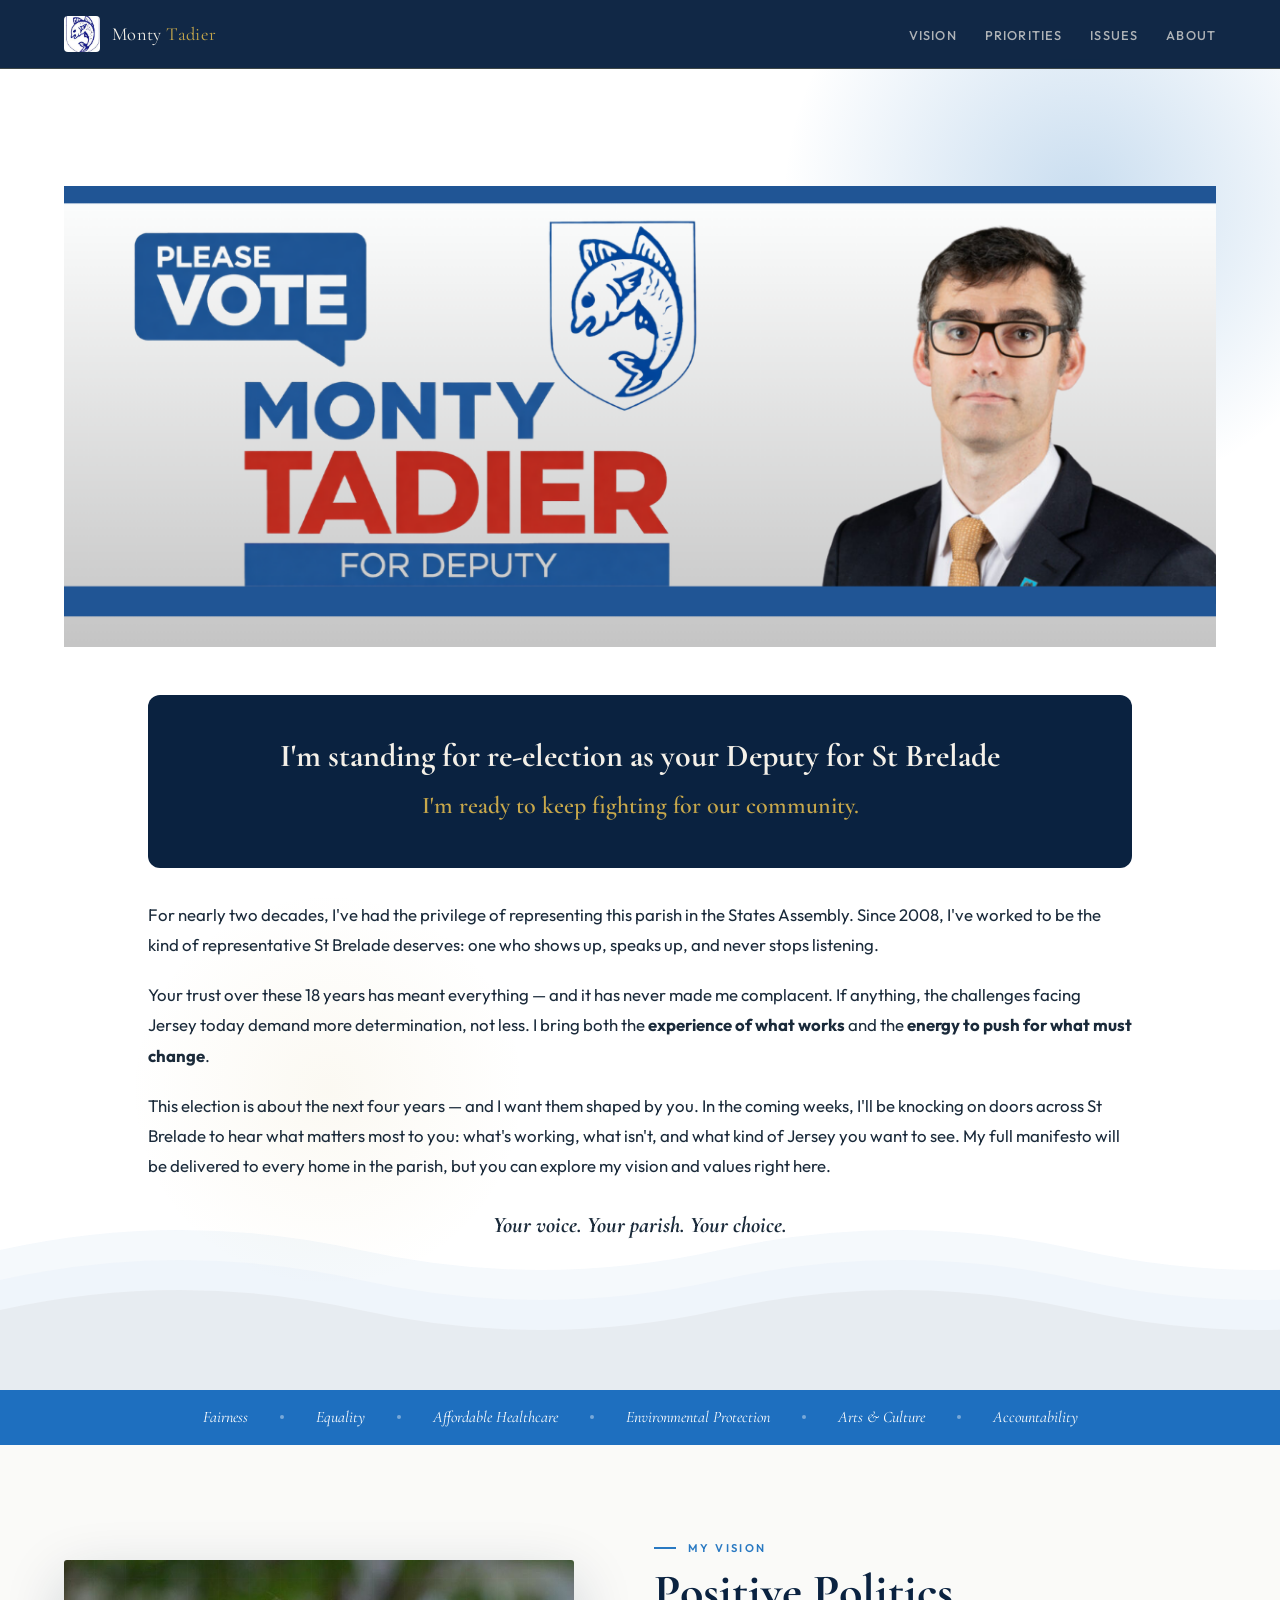
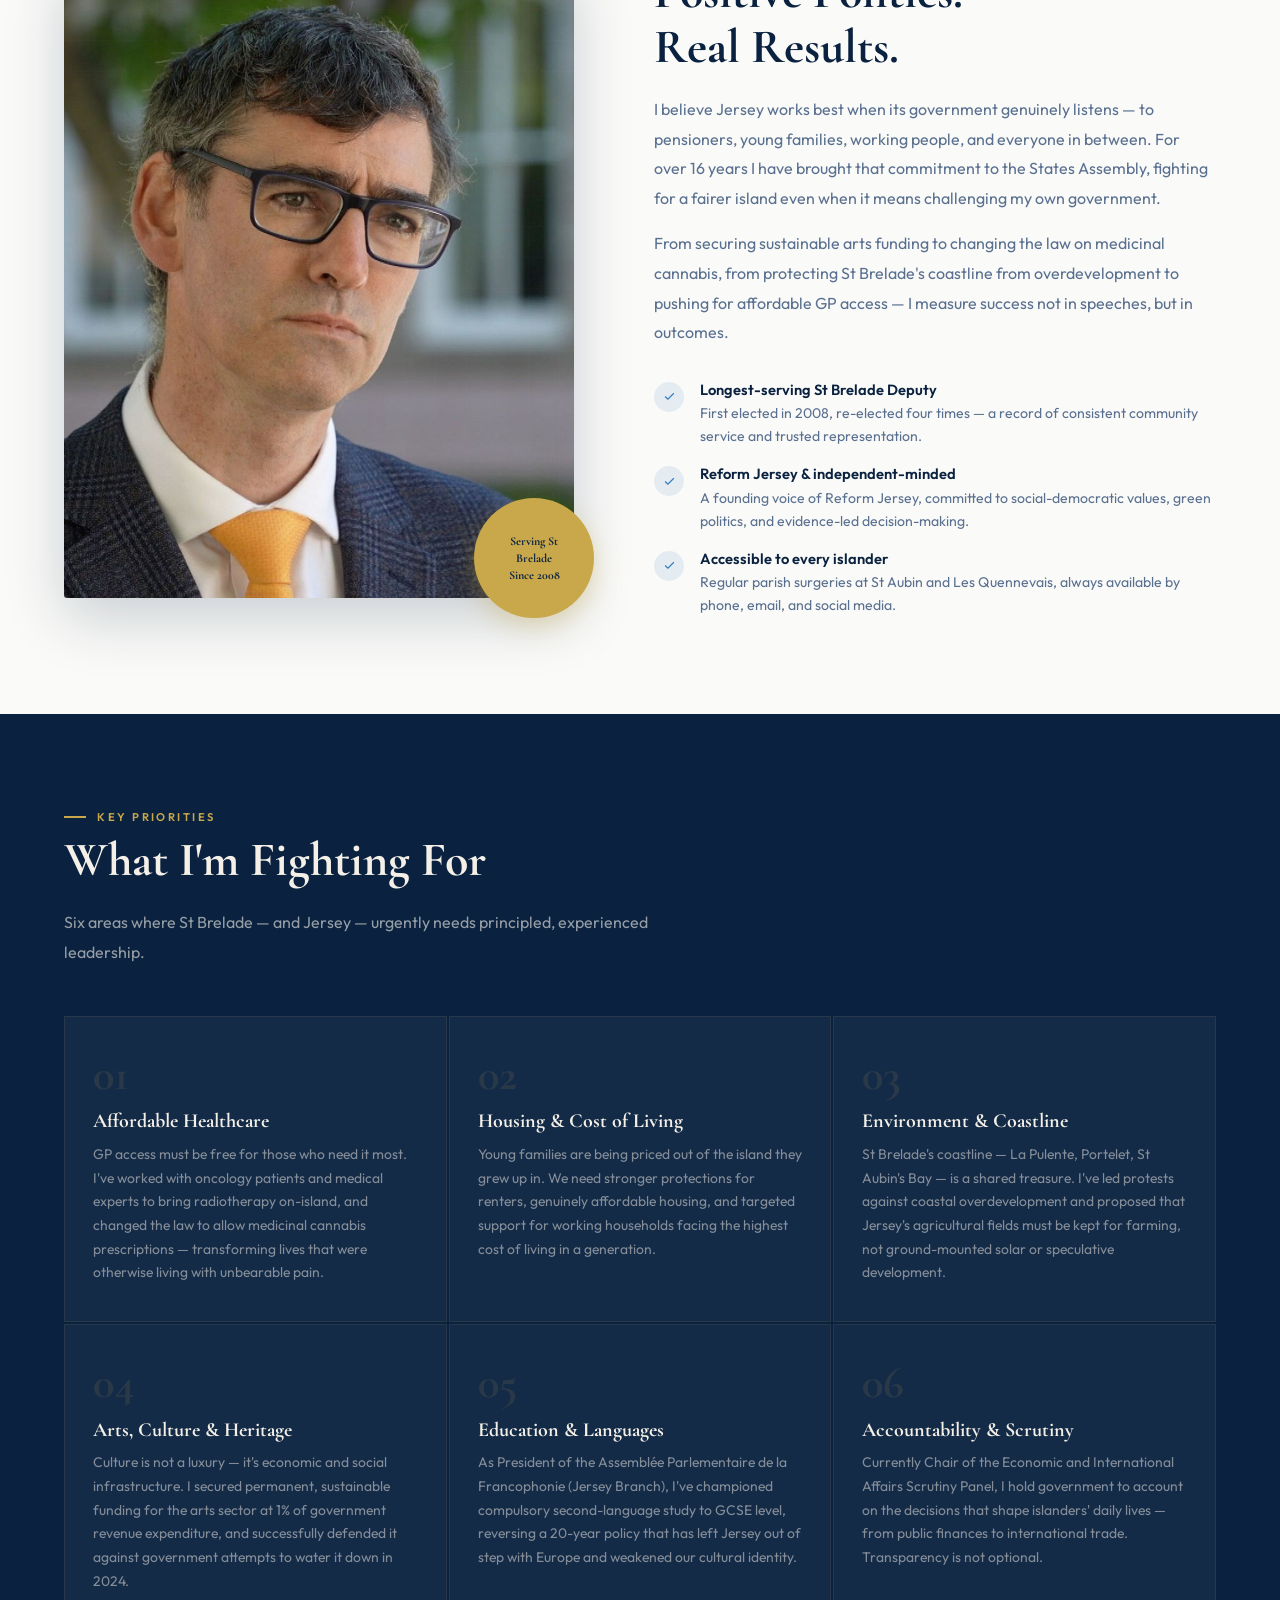
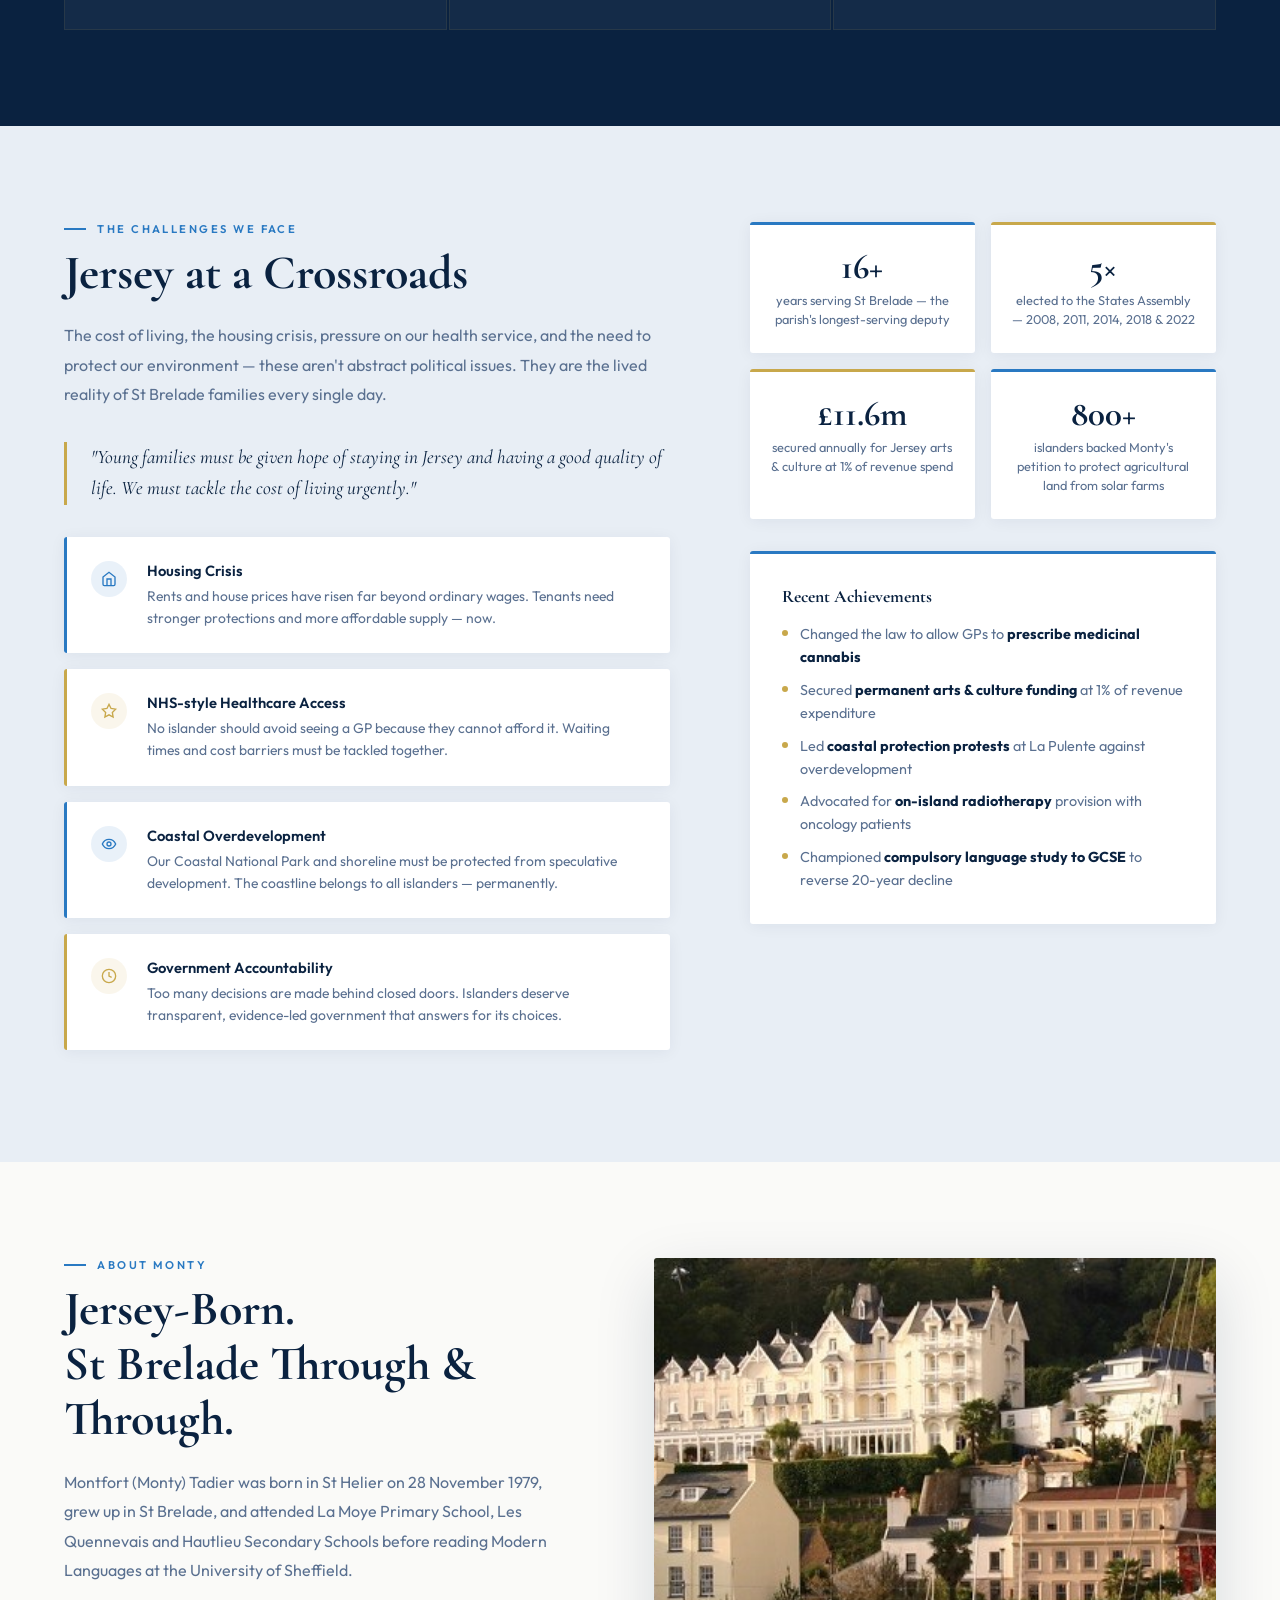
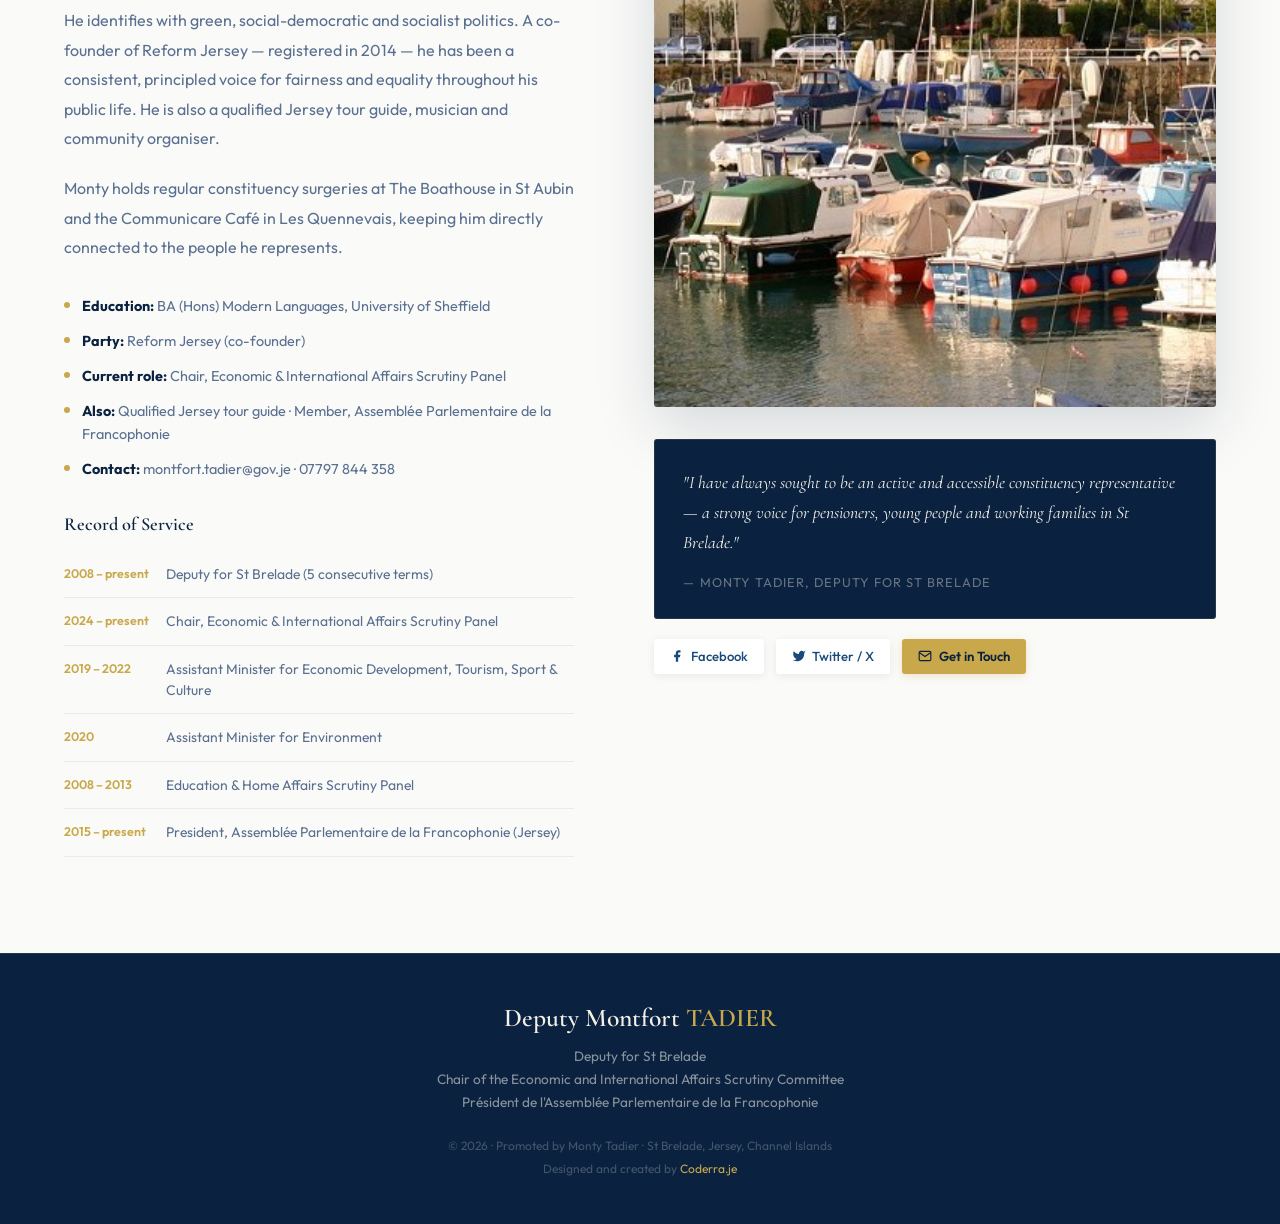
==== commit 141401e9: "Update hero announcement copy and styling for campaign tone Rewrote the introductory text with stron" ====
--- a/index.html
+++ b/index.html
@@ -480,10 +480,14 @@
   </div>
 
   <div style="position:relative;z-index:2;max-width:1100px;margin:0 auto;padding:3rem 5%;color:var(--text);font-size:1.05rem;line-height:1.8;">
-    <p>I am pleased to announce that I will be standing for re-election for the position of deputy of St Brelade in the forthcoming general election.</p>
-    <p style="margin-top:1.25rem;">It has been a privilege to serve the people of St Brelade since 2008. In all that time, I have worked hard to be a vocal and visible representative for all the community in the States Assembly, Jersey's national parliament.</p>
-    <p style="margin-top:1.25rem;">I am grateful for the trust that electors have placed in me over the past 18 years. I believe that my energy and experience put me in a good place to be able to serve our Parish constituency and the wider island community over the next four years.</p>
-    <p style="margin-top:1.25rem;">In the following weeks, I hope to visit as many of you as possible to hear your views about what works well in Jersey and what you think needs to change. My manifesto will also be circulated to all homes in St Brelade, but an outline of my vision and values can be seen below.</p>
+    <div style="background:var(--blue-deep);border-radius:12px;padding:2.5rem 2rem;text-align:center;margin-bottom:2rem;">
+      <h2 style="font-family:'Cormorant Garamond',serif;font-size:2rem;font-weight:700;color:var(--cream);line-height:1.3;">I'm standing for re-election as your Deputy for St Brelade</h2>
+      <p style="font-family:'Cormorant Garamond',serif;font-size:1.5rem;font-weight:600;color:var(--gold);margin-top:0.5rem;">I'm ready to keep fighting for our community.</p>
+    </div>
+    <p style="margin-top:1.25rem;">For nearly two decades, I've had the privilege of representing this parish in the States Assembly. Since 2008, I've worked to be the kind of representative St Brelade deserves: one who shows up, speaks up, and never stops listening.</p>
+    <p style="margin-top:1.25rem;">Your trust over these 18 years has meant everything — and it has never made me complacent. If anything, the challenges facing Jersey today demand more determination, not less. I bring both the <strong>experience of what works</strong> and the <strong>energy to push for what must change</strong>.</p>
+    <p style="margin-top:1.25rem;">This election is about the next four years — and I want them shaped by you. In the coming weeks, I'll be knocking on doors across St Brelade to hear what matters most to you: what's working, what isn't, and what kind of Jersey you want to see. My full manifesto will be delivered to every home in the parish, but you can explore my vision and values right here.</p>
+    <p style="margin-top:1.5rem;text-align:center;font-family:'Cormorant Garamond',serif;font-size:1.4rem;font-weight:700;color:#1a2a3a;"><em>Your voice. Your parish. Your choice.</em></p>
   </div>
 </section>
 
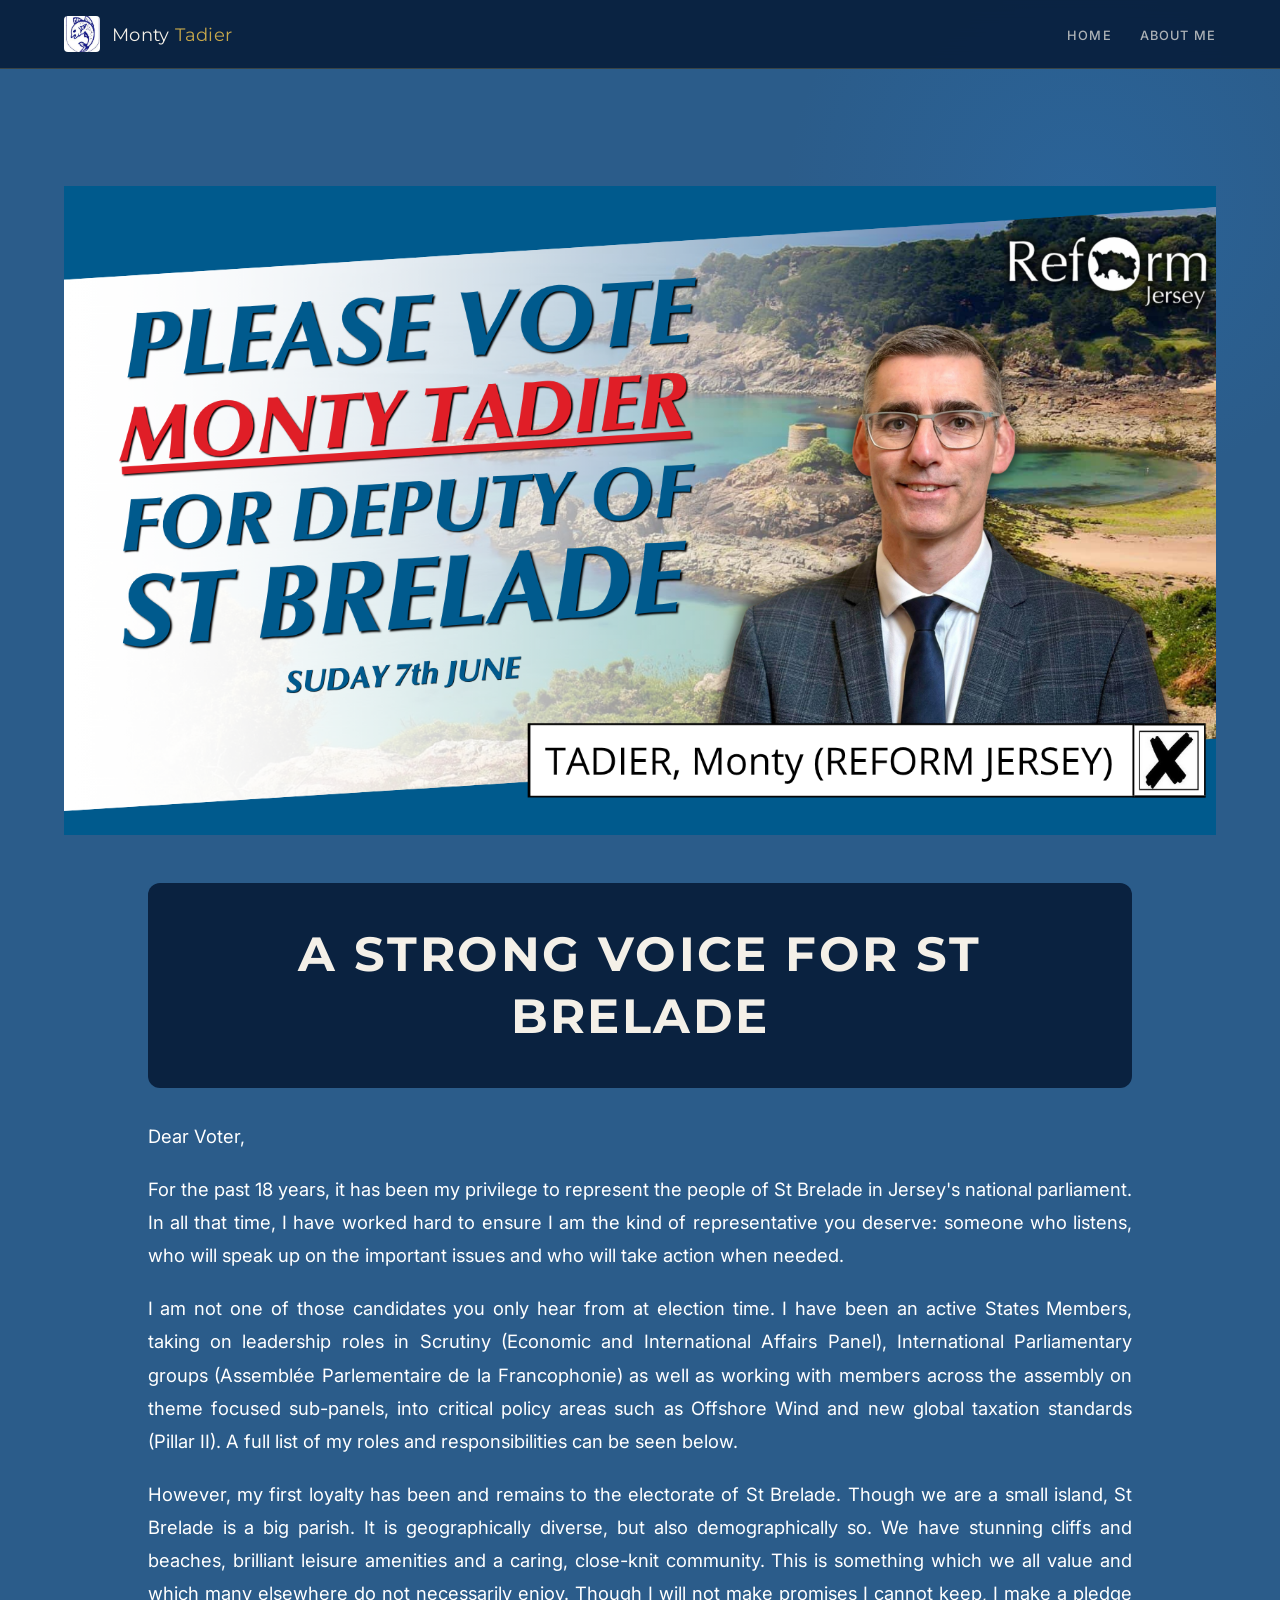
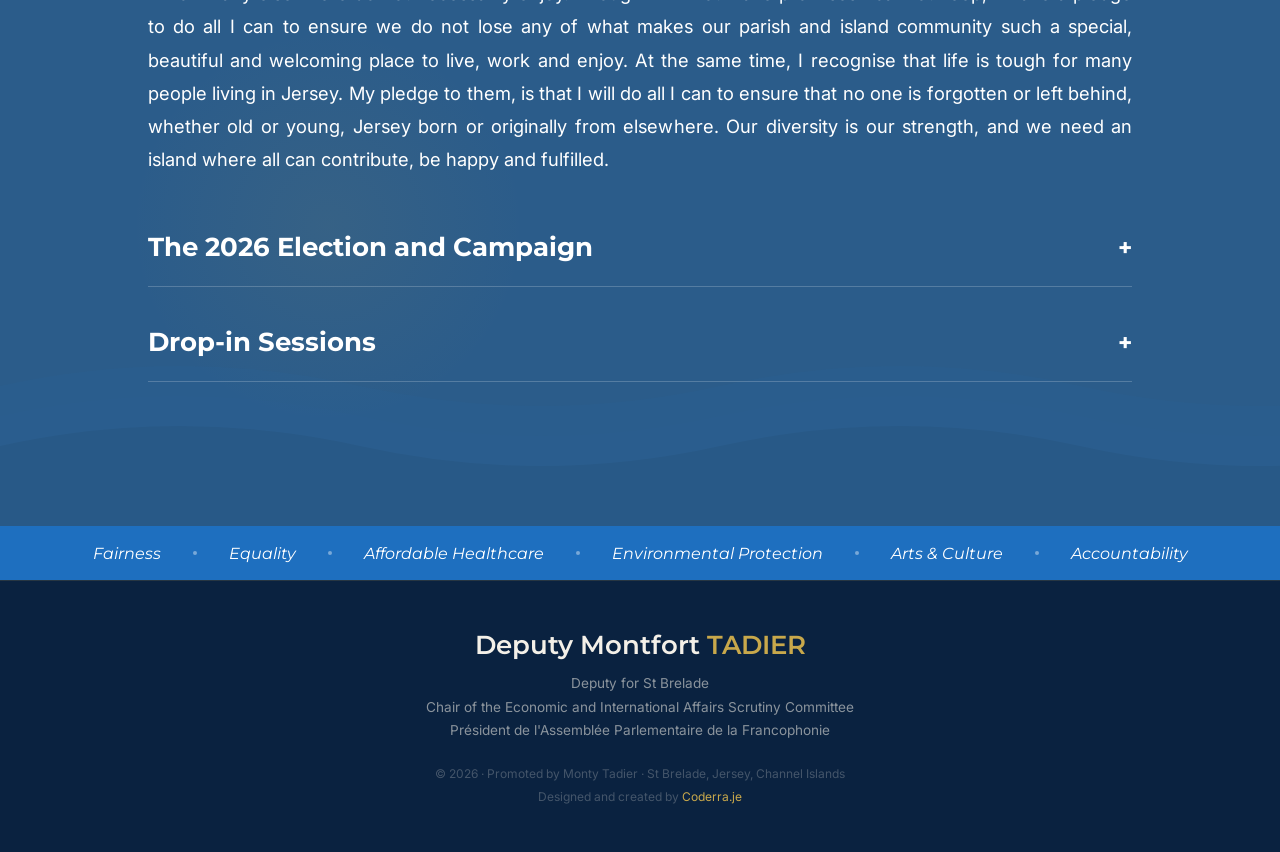
==== commit fbca9946: "Revamp campaign site: new copy, blue background, About Me page - Replace hero text with "A strong vo" ====
--- a/index.html
+++ b/index.html
@@ -4,7 +4,7 @@
 <meta charset="UTF-8">
 <meta name="viewport" content="width=device-width, initial-scale=1.0">
 <title>Monty Tadier · Deputy, St Brelade · Jersey 2026</title>
-<link href="https://fonts.googleapis.com/css2?family=Cormorant+Garamond:ital,wght@0,400;0,600;0,700;1,400;1,600&family=Outfit:wght@300;400;500;600&display=swap" rel="stylesheet">
+<link href="https://fonts.googleapis.com/css2?family=Montserrat:wght@400;500;600;700;800&family=Inter:wght@300;400;500;600&display=swap" rel="stylesheet">
 <style>
 :root {
   --blue-deep:   #0a2240;
@@ -22,7 +22,13 @@
 }
 *{margin:0;padding:0;box-sizing:border-box;}
 html{scroll-behavior:smooth;}
-body{font-family:'Outfit',sans-serif;color:var(--text);background:var(--warm-white);overflow-x:hidden;}
+details.accordion summary::-webkit-details-marker{display:none;}
+details.accordion summary::marker{display:none;content:'';}
+details.accordion[open] summary span{content:'-';}
+details.accordion[open] summary span::after{content:'';}
+details.accordion summary span{display:inline-block;}
+details.accordion[open] summary span{transform:rotate(45deg);}
+body{font-family:'Inter',sans-serif;color:var(--text);background:#2B5C8A;overflow-x:hidden;}
 
 /* ── NAV ── */
 nav{
@@ -36,7 +42,7 @@
 }
 .nav-brand{display:flex;align-items:center;gap:0.75rem;}
 .nav-coat{width:36px;height:36px;border-radius:4px;object-fit:cover;}
-.nav-logo{font-family:'Cormorant Garamond',serif;font-size:1.15rem;color:var(--cream);letter-spacing:0.02em;}
+.nav-logo{font-family:'Montserrat',sans-serif;font-size:1.15rem;color:var(--cream);letter-spacing:0.02em;}
 .nav-logo span{color:var(--gold);}
 .nav-links{display:flex;gap:1.75rem;list-style:none;}
 .nav-links a{color:rgba(244,240,232,0.7);text-decoration:none;font-size:0.8rem;font-weight:500;letter-spacing:0.09em;text-transform:uppercase;transition:color 0.2s;}
@@ -51,7 +57,7 @@
   min-height:100vh;
   position:relative;
   display:flex;flex-direction:column;align-items:center;
-  background:#ffffff;
+  background:#2B5C8A;
   overflow:hidden;
 }
 .hero-waves{
@@ -92,7 +98,7 @@
 }
 .hero-eyebrow::before{content:'';width:28px;height:1px;background:var(--gold);}
 .hero-name{
-  font-family:'Cormorant Garamond',serif;
+  font-family:'Montserrat',sans-serif;
   font-size:clamp(2.5rem,7vw,7.5rem);
   font-weight:700;color:var(--cream);
   line-height:1;margin-bottom:0.5rem;
@@ -100,7 +106,7 @@
   opacity:0;animation:fadeUp 0.9s 0.35s forwards;
 }
 .hero-title{
-  font-family:'Cormorant Garamond',serif;
+  font-family:'Montserrat',sans-serif;
   font-size:clamp(2rem,3.5vw,3rem);
   font-weight:700;color:var(--blue-deep);
   line-height:1.05;margin-bottom:1.25rem;
@@ -176,7 +182,7 @@
   gap:2rem;flex-wrap:wrap;overflow:hidden;
 }
 .banner-strip span{
-  font-family:'Cormorant Garamond',serif;
+  font-family:'Montserrat',sans-serif;
   font-size:1rem;color:white;font-style:italic;
 }
 .banner-dot{width:4px;height:4px;background:rgba(255,255,255,0.4);border-radius:50%;flex-shrink:0;}
@@ -191,7 +197,7 @@
 }
 .section-label::before{content:'';display:inline-block;width:22px;height:2px;background:var(--azure);}
 .section-title{
-  font-family:'Cormorant Garamond',serif;
+  font-family:'Montserrat',sans-serif;
   font-size:clamp(2rem,4vw,3rem);font-weight:700;
   color:var(--blue-deep);line-height:1.15;margin-bottom:1.25rem;
 }
@@ -219,7 +225,7 @@
   display:flex;align-items:center;justify-content:center;text-align:center;padding:1.25rem;
   box-shadow:0 8px 24px rgba(200,168,75,0.35);
 }
-.vision-badge p{font-family:'Cormorant Garamond',serif;font-size:0.75rem;color:var(--blue-deep);font-weight:700;line-height:1.4;}
+.vision-badge p{font-family:'Montserrat',sans-serif;font-size:0.75rem;color:var(--blue-deep);font-weight:700;line-height:1.4;}
 .vision-points{margin-top:2rem;display:flex;flex-direction:column;gap:1rem;}
 .vision-point{display:flex;gap:1rem;align-items:flex-start;}
 .vp-icon{
@@ -250,8 +256,8 @@
 }
 .priority-card:hover::before{transform:scaleX(1);}
 .priority-card:hover{background:rgba(255,255,255,0.07);}
-.priority-num{font-family:'Cormorant Garamond',serif;font-size:2.8rem;font-weight:700;color:rgba(200,168,75,0.12);line-height:1;margin-bottom:0.75rem;}
-.priority-title{font-family:'Cormorant Garamond',serif;font-size:1.25rem;font-weight:700;color:var(--cream);margin-bottom:0.6rem;}
+.priority-num{font-family:'Montserrat',sans-serif;font-size:2.8rem;font-weight:700;color:rgba(200,168,75,0.12);line-height:1;margin-bottom:0.75rem;}
+.priority-title{font-family:'Montserrat',sans-serif;font-size:1.25rem;font-weight:700;color:var(--cream);margin-bottom:0.6rem;}
 .priority-body{font-size:0.87rem;color:rgba(244,240,232,0.5);line-height:1.7;}
 
 /* ── ISSUES (reality) ── */
@@ -280,7 +286,7 @@
   border-left:3px solid var(--gold);padding-left:1.5rem;margin:2rem 0;
 }
 .issues-quote p{
-  font-family:'Cormorant Garamond',serif;
+  font-family:'Montserrat',sans-serif;
   font-size:1.2rem;font-style:italic;color:var(--blue-deep);line-height:1.65;
 }
 .stat-cards{display:grid;grid-template-columns:1fr 1fr;gap:1rem;}
@@ -291,7 +297,7 @@
   text-align:center;
 }
 .stat-card.gold{border-top-color:var(--gold);}
-.stat-num{font-family:'Cormorant Garamond',serif;font-size:2.2rem;font-weight:700;color:var(--blue-deep);line-height:1;}
+.stat-num{font-family:'Montserrat',sans-serif;font-size:2.2rem;font-weight:700;color:var(--blue-deep);line-height:1;}
 .stat-label{font-size:0.8rem;color:var(--muted);line-height:1.5;margin-top:0.4rem;}
 
 /* ── ABOUT ── */
@@ -309,7 +315,7 @@
 .fact p{font-size:0.9rem;color:var(--muted);line-height:1.6;}
 .fact strong{color:var(--blue-deep);}
 .about-roles{margin-top:2rem;}
-.about-roles h4{font-family:'Cormorant Garamond',serif;font-size:1.15rem;color:var(--blue-deep);margin-bottom:1rem;font-weight:600;}
+.about-roles h4{font-family:'Montserrat',sans-serif;font-size:1.15rem;color:var(--blue-deep);margin-bottom:1rem;font-weight:600;}
 .role-item{
   display:flex;gap:0.75rem;padding:0.8rem 0;
   border-bottom:1px solid rgba(10,34,64,0.07);
@@ -358,7 +364,7 @@
   flex:1;background:rgba(255,255,255,0.07);
   border:1px solid rgba(200,168,75,0.2);border-radius:6px;
   padding:0.7rem 1rem;color:var(--cream);
-  font-family:'Outfit',sans-serif;font-size:0.88rem;
+  font-family:'Inter',sans-serif;font-size:0.88rem;
   resize:none;outline:none;max-height:120px;line-height:1.5;
   transition:border-color 0.2s;
 }
@@ -382,7 +388,7 @@
   padding:3rem 5%;
 }
 .footer-inner{max-width:700px;margin:0 auto;text-align:center;}
-.footer-name{font-family:'Cormorant Garamond',serif;font-size:1.6rem;color:var(--cream);font-weight:600;margin-bottom:0.75rem;}
+.footer-name{font-family:'Montserrat',sans-serif;font-size:1.6rem;color:var(--cream);font-weight:600;margin-bottom:0.75rem;}
 .footer-name span{color:var(--gold);}
 .footer-role{color:rgba(244,240,232,0.55);font-size:0.85rem;line-height:1.7;}
 .footer-dots{color:var(--gold);font-size:0.6rem;letter-spacing:0.15em;margin:1.5rem 0;opacity:0.4;overflow:hidden;white-space:nowrap;}
@@ -404,7 +410,7 @@
   gap:2.5rem;opacity:0;pointer-events:none;transition:opacity 0.3s;
 }
 .mobile-menu.open{display:flex;opacity:1;pointer-events:all;}
-.mobile-menu a{font-family:'Cormorant Garamond',serif;font-size:2rem;color:var(--cream);text-decoration:none;transition:color 0.2s;}
+.mobile-menu a{font-family:'Montserrat',sans-serif;font-size:2rem;color:var(--cream);text-decoration:none;transition:color 0.2s;}
 .mobile-menu a:hover{color:var(--gold);}
 .mobile-close{position:absolute;top:1.5rem;right:5%;background:none;border:none;color:var(--cream);font-size:1.5rem;cursor:pointer;}
 
@@ -438,10 +444,8 @@
 <!-- MOBILE MENU -->
 <div class="mobile-menu" id="mobileMenu">
   <button class="mobile-close" onclick="closeMenu()">✕</button>
-  <a href="#vision" onclick="closeMenu()">Vision</a>
-  <a href="#priorities" onclick="closeMenu()">Priorities</a>
-  <a href="#issues" onclick="closeMenu()">Issues</a>
-  <a href="#about" onclick="closeMenu()">About Monty</a>
+  <a href="index.html" onclick="closeMenu()">Home</a>
+  <a href="about.html" onclick="closeMenu()">About Me</a>
   <!-- <a href="#survey" onclick="closeMenu()">Have Your Say</a> -->
 </div>
 
@@ -453,10 +457,8 @@
     <div class="nav-logo">Monty <span>Tadier</span></div>
   </div>
   <ul class="nav-links">
-    <li><a href="#vision">Vision</a></li>
-    <li><a href="#priorities">Priorities</a></li>
-    <li><a href="#issues">Issues</a></li>
-    <li><a href="#about">About</a></li>
+    <li><a href="index.html">Home</a></li>
+    <li><a href="about.html">About Me</a></li>
     <!-- <li><a href="#survey" class="nav-cta">Have Your Say</a></li> -->
   </ul>
   <button class="hamburger" onclick="openMenu()">
@@ -479,15 +481,38 @@
     <img src="img/monfortbanner.png" alt="Monty Tadier — Standing for a Fairer Jersey Since 2008" style="width:100%;display:block;">
   </div>
 
-  <div style="position:relative;z-index:2;max-width:1100px;margin:0 auto;padding:3rem 5%;color:var(--text);font-size:1.05rem;line-height:1.8;">
+  <div style="position:relative;z-index:2;max-width:1100px;margin:0 auto;padding:3rem 5%;color:#ffffff;font-size:1.15rem;line-height:1.8;text-align:justify;">
     <div style="background:var(--blue-deep);border-radius:12px;padding:2.5rem 2rem;text-align:center;margin-bottom:2rem;">
-      <h2 style="font-family:'Cormorant Garamond',serif;font-size:2rem;font-weight:700;color:var(--cream);line-height:1.3;">I'm standing for re-election as your Deputy for St Brelade</h2>
-      <p style="font-family:'Cormorant Garamond',serif;font-size:1.5rem;font-weight:600;color:var(--gold);margin-top:0.5rem;">I'm ready to keep fighting for our community.</p>
+      <h2 style="font-family:'Montserrat',sans-serif;font-size:3rem;font-weight:700;color:var(--cream);line-height:1.3;text-transform:uppercase;letter-spacing:0.05em;">A strong voice for St Brelade</h2>
     </div>
-    <p style="margin-top:1.25rem;">For nearly two decades, I've had the privilege of representing this parish in the States Assembly. Since 2008, I've worked to be the kind of representative St Brelade deserves: one who shows up, speaks up, and never stops listening.</p>
-    <p style="margin-top:1.25rem;">Your trust over these 18 years has meant everything — and it has never made me complacent. If anything, the challenges facing Jersey today demand more determination, not less. I bring both the <strong>experience of what works</strong> and the <strong>energy to push for what must change</strong>.</p>
-    <p style="margin-top:1.25rem;">This election is about the next four years — and I want them shaped by you. In the coming weeks, I'll be knocking on doors across St Brelade to hear what matters most to you: what's working, what isn't, and what kind of Jersey you want to see. My full manifesto will be delivered to every home in the parish, but you can explore my vision and values right here.</p>
-    <p style="margin-top:1.5rem;text-align:center;font-family:'Cormorant Garamond',serif;font-size:1.4rem;font-weight:700;color:#1a2a3a;"><em>Your voice. Your parish. Your choice.</em></p>
+    <p style="margin-top:1.25rem;">Dear Voter,</p>
+    <p style="margin-top:1.25rem;">For the past 18 years, it has been my privilege to represent the people of St Brelade in Jersey's national parliament. In all that time, I have worked hard to ensure I am the kind of representative you deserve: someone who listens, who will speak up on the important issues and who will take action when needed.</p>
+    <p style="margin-top:1.25rem;">I am not one of those candidates you only hear from at election time. I have been an active States Members, taking on leadership roles in Scrutiny (Economic and International Affairs Panel), International Parliamentary groups (Assemblée Parlementaire de la Francophonie) as well as working with members across the assembly on theme focused sub-panels, into critical policy areas such as Offshore Wind and new global taxation standards (Pillar II). A full list of my roles and responsibilities can be seen below.</p>
+    <p style="margin-top:1.25rem;">However, my first loyalty has been and remains to the electorate of St Brelade. Though we are a small island, St Brelade is a big parish. It is geographically diverse, but also demographically so. We have stunning cliffs and beaches, brilliant leisure amenities and a caring, close-knit community. This is something which we all value and which many elsewhere do not necessarily enjoy. Though I will not make promises I cannot keep, I make a pledge to do all I can to ensure we do not lose any of what makes our parish and island community such a special, beautiful and welcoming place to live, work and enjoy. At the same time, I recognise that life is tough for many people living in Jersey. My pledge to them, is that I will do all I can to ensure that no one is forgotten or left behind, whether old or young, Jersey born or originally from elsewhere. Our diversity is our strength, and we need an island where all can contribute, be happy and fulfilled.</p>
+    <details class="accordion" style="margin-top:2rem;">
+      <summary style="font-family:'Montserrat',sans-serif;font-size:1.6rem;font-weight:700;color:#ffffff;cursor:pointer;padding:1rem 0;border-bottom:1px solid rgba(255,255,255,0.2);list-style:none;display:flex;align-items:center;justify-content:space-between;">
+        The 2026 Election and Campaign
+        <span style="font-size:1.5rem;transition:transform 0.3s;">+</span>
+      </summary>
+      <div style="padding:1rem 0;">
+        <p style="margin-top:1.25rem;">This election is about who will sit in the States Assembly – Jersey's National Parliament – for the next four years. Jersey has a mono-cameral political system, meaning that there is only one chamber. It comprises 49 States Members, and St Brelade will elect 4 of these representative directly (three deputies and one constable). All of these will have an equal vote. All of these people can serve in Government ('The Executive') or in Scrutiny (from 'the non-executive'). It will be up to those elected to decide who gets what positions.</p>
+        <p style="margin-top:1.25rem;">I would like to put my 18 years of experience and leadership to good use in serving the people of St Brelade and the island to help tackle some of the real challenges we face across a wide range of areas. I also want to find sustainable solutions and help develop new opportunities for the economy and the island.</p>
+        <p style="margin-top:1.25rem;">My time as Chair of the Economic and International Affairs Scrutiny Panel has reinforced my conviction that decisions that government make can and do have a profound effect on people's lives – for better or for worse. Positive actions, like better housing, increased funding for nursery, decent wages and free bus travel for pensioners and young people, all make life better, more affordable and more enjoyable for people. But indecision and bad decisions cost the economy and people in real terms.</p>
+        <p style="margin-top:1.25rem;">The next government will need to take urgent remedial action when it comes to healthcare and the economy. For example, mistakes made around ferry travel and freight provision will need to be rectified and this will require new leadership that is willing to listen, respond and deliver. Jersey's Visitor economy, in particular, is an area where I would like to help bring growth and innovation. Jersey still has so much to be proud of, but we cannot rest on our laurels.</p>
+        <p style="margin-top:1.25rem;">In the coming weeks, I'll be knocking on doors across St Brelade to hear what matters most to you: what's working, what isn't, and what kind of Jersey you want to see. My full manifesto will be delivered to every home in the parish, but you can explore my vision and values right here.</p>
+        <p style="margin-top:1.25rem;">Our wider Party Manifesto will also be made available shortly and a link to it will also appear here.</p>
+      </div>
+    </details>
+
+    <details class="accordion" style="margin-top:1rem;">
+      <summary style="font-family:'Montserrat',sans-serif;font-size:1.6rem;font-weight:700;color:#ffffff;cursor:pointer;padding:1rem 0;border-bottom:1px solid rgba(255,255,255,0.2);list-style:none;display:flex;align-items:center;justify-content:space-between;">
+        Drop-in Sessions
+        <span style="font-size:1.5rem;transition:transform 0.3s;">+</span>
+      </summary>
+      <div style="padding:1rem 0;">
+        <p style="margin-top:1.25rem;">I know many of you already, but I look forward to meeting many more of you during the campaign. Nowadays, much political information (as well as misinformation) is shared online. Whilst this can be a valuable tool, I believe that there is no substitute for meeting people face-to-face. This is why, as well as knocking on doors, I will be holding a number of drop-in sessions for constituents (see below). I would love to see as many of you as possible, to hear your thoughts, concerns and ideas for how government can deliver better outcomes for all. And I will also be happy to discuss my thoughts and aspirations for St Brelade and for Jersey.</p>
+      </div>
+    </details>
   </div>
 </section>
 
@@ -501,242 +526,7 @@
   <span>Accountability</span>
 </div>
 
-<!-- VISION -->
-<section class="vision" id="vision">
-  <div class="section-inner">
-    <div class="vision-grid">
-      <div style="position:relative;">
-        <div class="vision-image-box">
-          <img src="img/mypic.jpg" alt="Photo of Monty Tadier">
-        </div>
-        <div class="vision-badge">
-          <p>Serving St Brelade<br>Since 2008</p>
-        </div>
-      </div>
-
-      <div>
-        <div class="section-label">My Vision</div>
-        <h2 class="section-title">Positive Politics.<br>Real Results.</h2>
-        <p class="section-body">
-          I believe Jersey works best when its government genuinely listens — to pensioners, young families, working people, and everyone in between. For over 16 years I have brought that commitment to the States Assembly, fighting for a fairer island even when it means challenging my own government.
-        </p>
-        <p class="section-body" style="margin-top:1rem;">
-          From securing sustainable arts funding to changing the law on medicinal cannabis, from protecting St Brelade's coastline from overdevelopment to pushing for affordable GP access — I measure success not in speeches, but in outcomes.
-        </p>
-        <div class="vision-points">
-          <div class="vision-point">
-            <div class="vp-icon"><svg viewBox="0 0 24 24" fill="none" stroke="currentColor" stroke-width="2"><polyline points="20 6 9 17 4 12"/></svg></div>
-            <div class="vp-text">
-              <strong>Longest-serving St Brelade Deputy</strong>
-              <p>First elected in 2008, re-elected four times — a record of consistent community service and trusted representation.</p>
-            </div>
-          </div>
-          <div class="vision-point">
-            <div class="vp-icon"><svg viewBox="0 0 24 24" fill="none" stroke="currentColor" stroke-width="2"><polyline points="20 6 9 17 4 12"/></svg></div>
-            <div class="vp-text">
-              <strong>Reform Jersey & independent-minded</strong>
-              <p>A founding voice of Reform Jersey, committed to social-democratic values, green politics, and evidence-led decision-making.</p>
-            </div>
-          </div>
-          <div class="vision-point">
-            <div class="vp-icon"><svg viewBox="0 0 24 24" fill="none" stroke="currentColor" stroke-width="2"><polyline points="20 6 9 17 4 12"/></svg></div>
-            <div class="vp-text">
-              <strong>Accessible to every islander</strong>
-              <p>Regular parish surgeries at St Aubin and Les Quennevais, always available by phone, email, and social media.</p>
-            </div>
-          </div>
-        </div>
-      </div>
-    </div>
-  </div>
-</section>
-
-<!-- PRIORITIES -->
-<section class="priorities" id="priorities">
-  <div class="section-inner">
-    <div class="section-label">Key Priorities</div>
-    <h2 class="section-title">What I'm Fighting For</h2>
-    <p class="section-body">Six areas where St Brelade — and Jersey — urgently needs principled, experienced leadership.</p>
-
-    <div class="priorities-grid">
-      <div class="priority-card">
-        <div class="priority-num">01</div>
-        <div class="priority-title">Affordable Healthcare</div>
-        <p class="priority-body">GP access must be free for those who need it most. I've worked with oncology patients and medical experts to bring radiotherapy on-island, and changed the law to allow medicinal cannabis prescriptions — transforming lives that were otherwise living with unbearable pain.</p>
-      </div>
-      <div class="priority-card">
-        <div class="priority-num">02</div>
-        <div class="priority-title">Housing & Cost of Living</div>
-        <p class="priority-body">Young families are being priced out of the island they grew up in. We need stronger protections for renters, genuinely affordable housing, and targeted support for working households facing the highest cost of living in a generation.</p>
-      </div>
-      <div class="priority-card">
-        <div class="priority-num">03</div>
-        <div class="priority-title">Environment & Coastline</div>
-        <p class="priority-body">St Brelade's coastline — La Pulente, Portelet, St Aubin's Bay — is a shared treasure. I've led protests against coastal overdevelopment and proposed that Jersey's agricultural fields must be kept for farming, not ground-mounted solar or speculative development.</p>
-      </div>
-      <div class="priority-card">
-        <div class="priority-num">04</div>
-        <div class="priority-title">Arts, Culture & Heritage</div>
-        <p class="priority-body">Culture is not a luxury — it's economic and social infrastructure. I secured permanent, sustainable funding for the arts sector at 1% of government revenue expenditure, and successfully defended it against government attempts to water it down in 2024.</p>
-      </div>
-      <div class="priority-card">
-        <div class="priority-num">05</div>
-        <div class="priority-title">Education & Languages</div>
-        <p class="priority-body">As President of the Assemblée Parlementaire de la Francophonie (Jersey Branch), I've championed compulsory second-language study to GCSE level, reversing a 20-year policy that has left Jersey out of step with Europe and weakened our cultural identity.</p>
-      </div>
-      <div class="priority-card">
-        <div class="priority-num">06</div>
-        <div class="priority-title">Accountability & Scrutiny</div>
-        <p class="priority-body">Currently Chair of the Economic and International Affairs Scrutiny Panel, I hold government to account on the decisions that shape islanders' daily lives — from public finances to international trade. Transparency is not optional.</p>
-      </div>
-    </div>
-  </div>
-</section>
-
-<!-- ISSUES -->
-<section class="issues" id="issues">
-  <div class="section-inner">
-    <div class="issues-grid">
-      <div>
-        <div class="section-label">The Challenges We Face</div>
-        <h2 class="section-title">Jersey at a Crossroads</h2>
-        <p class="section-body">
-          The cost of living, the housing crisis, pressure on our health service, and the need to protect our environment — these aren't abstract political issues. They are the lived reality of St Brelade families every single day.
-        </p>
-        <div class="issues-quote">
-          <p>"Young families must be given hope of staying in Jersey and having a good quality of life. We must tackle the cost of living urgently."</p>
-        </div>
-
-        <div class="issue-item">
-          <div class="issue-icon"><svg viewBox="0 0 24 24" fill="none" stroke="#2979c2" stroke-width="2"><path d="M3 9l9-7 9 7v11a2 2 0 01-2 2H5a2 2 0 01-2-2z"/><polyline points="9 22 9 12 15 12 15 22"/></svg></div>
-          <div class="issue-content"><strong>Housing Crisis</strong><p>Rents and house prices have risen far beyond ordinary wages. Tenants need stronger protections and more affordable supply — now.</p></div>
-        </div>
-        <div class="issue-item gold">
-          <div class="issue-icon gold-bg"><svg viewBox="0 0 24 24" fill="none" stroke="#c8a84b" stroke-width="2"><path d="M12 2l3.09 6.26L22 9.27l-5 4.87 1.18 6.88L12 17.77l-6.18 3.25L7 14.14 2 9.27l6.91-1.01L12 2z"/></svg></div>
-          <div class="issue-content"><strong>NHS-style Healthcare Access</strong><p>No islander should avoid seeing a GP because they cannot afford it. Waiting times and cost barriers must be tackled together.</p></div>
-        </div>
-        <div class="issue-item">
-          <div class="issue-icon"><svg viewBox="0 0 24 24" fill="none" stroke="#2979c2" stroke-width="2"><path d="M2 12s3-7 10-7 10 7 10 7-3 7-10 7-10-7-10-7z"/><circle cx="12" cy="12" r="3"/></svg></div>
-          <div class="issue-content"><strong>Coastal Overdevelopment</strong><p>Our Coastal National Park and shoreline must be protected from speculative development. The coastline belongs to all islanders — permanently.</p></div>
-        </div>
-        <div class="issue-item gold">
-          <div class="issue-icon gold-bg"><svg viewBox="0 0 24 24" fill="none" stroke="#c8a84b" stroke-width="2"><circle cx="12" cy="12" r="10"/><polyline points="12 6 12 12 16 14"/></svg></div>
-          <div class="issue-content"><strong>Government Accountability</strong><p>Too many decisions are made behind closed doors. Islanders deserve transparent, evidence-led government that answers for its choices.</p></div>
-        </div>
-      </div>
-
-      <div>
-        <div class="stat-cards">
-          <div class="stat-card">
-            <div class="stat-num">16+</div>
-            <div class="stat-label">years serving St Brelade — the parish's longest-serving deputy</div>
-          </div>
-          <div class="stat-card gold">
-            <div class="stat-num">5×</div>
-            <div class="stat-label">elected to the States Assembly — 2008, 2011, 2014, 2018 &amp; 2022</div>
-          </div>
-          <div class="stat-card gold">
-            <div class="stat-num">£11.6m</div>
-            <div class="stat-label">secured annually for Jersey arts &amp; culture at 1% of revenue spend</div>
-          </div>
-          <div class="stat-card">
-            <div class="stat-num">800+</div>
-            <div class="stat-label">islanders backed Monty's petition to protect agricultural land from solar farms</div>
-          </div>
-        </div>
-
-        <div style="margin-top:2rem;padding:2rem;background:white;border-radius:3px;box-shadow:0 2px 16px rgba(10,34,64,0.06);border-top:3px solid var(--azure);">
-          <h4 style="font-family:'Cormorant Garamond',serif;font-size:1.1rem;color:var(--blue-deep);margin-bottom:1rem;">Recent Achievements</h4>
-          <div class="fact" style="margin-bottom:0.6rem;">
-            <div class="fact-dot"></div>
-            <p>Changed the law to allow GPs to <strong>prescribe medicinal cannabis</strong></p>
-          </div>
-          <div class="fact" style="margin-bottom:0.6rem;">
-            <div class="fact-dot"></div>
-            <p>Secured <strong>permanent arts &amp; culture funding</strong> at 1% of revenue expenditure</p>
-          </div>
-          <div class="fact" style="margin-bottom:0.6rem;">
-            <div class="fact-dot"></div>
-            <p>Led <strong>coastal protection protests</strong> at La Pulente against overdevelopment</p>
-          </div>
-          <div class="fact" style="margin-bottom:0.6rem;">
-            <div class="fact-dot"></div>
-            <p>Advocated for <strong>on-island radiotherapy</strong> provision with oncology patients</p>
-          </div>
-          <div class="fact">
-            <div class="fact-dot"></div>
-            <p>Championed <strong>compulsory language study to GCSE</strong> to reverse 20-year decline</p>
-          </div>
-        </div>
-      </div>
-    </div>
-  </div>
-</section>
-
-<!-- ABOUT -->
-<section class="about" id="about">
-  <div class="section-inner">
-    <div class="about-grid">
-      <div>
-        <div class="section-label">About Monty</div>
-        <h2 class="section-title">Jersey-Born.<br>St Brelade Through &amp; Through.</h2>
-        <p class="section-body" style="margin-bottom:1.25rem;">
-          Montfort (Monty) Tadier was born in St Helier on 28 November 1979, grew up in St Brelade, and attended La Moye Primary School, Les Quennevais and Hautlieu Secondary Schools before reading Modern Languages at the University of Sheffield.
-        </p>
-        <p class="section-body" style="margin-bottom:1.25rem;">
-          He identifies with green, social-democratic and socialist politics. A co-founder of Reform Jersey — registered in 2014 — he has been a consistent, principled voice for fairness and equality throughout his public life. He is also a qualified Jersey tour guide, musician and community organiser.
-        </p>
-        <p class="section-body">
-          Monty holds regular constituency surgeries at The Boathouse in St Aubin and the Communicare Café in Les Quennevais, keeping him directly connected to the people he represents.
-        </p>
-
-        <div class="about-facts">
-          <div class="fact"><div class="fact-dot"></div><p><strong>Education:</strong> BA (Hons) Modern Languages, University of Sheffield</p></div>
-          <div class="fact"><div class="fact-dot"></div><p><strong>Party:</strong> Reform Jersey (co-founder)</p></div>
-          <div class="fact"><div class="fact-dot"></div><p><strong>Current role:</strong> Chair, Economic &amp; International Affairs Scrutiny Panel</p></div>
-          <div class="fact"><div class="fact-dot"></div><p><strong>Also:</strong> Qualified Jersey tour guide · Member, Assemblée Parlementaire de la Francophonie</p></div>
-          <div class="fact"><div class="fact-dot"></div><p><strong>Contact:</strong> montfort.tadier@gov.je · 07797 844 358</p></div>
-        </div>
-
-        <div class="about-roles">
-          <h4>Record of Service</h4>
-          <div class="role-item"><span class="role-year">2008 – present</span><span class="role-text">Deputy for St Brelade (5 consecutive terms)</span></div>
-          <div class="role-item"><span class="role-year">2024 – present</span><span class="role-text">Chair, Economic &amp; International Affairs Scrutiny Panel</span></div>
-          <div class="role-item"><span class="role-year">2019 – 2022</span><span class="role-text">Assistant Minister for Economic Development, Tourism, Sport &amp; Culture</span></div>
-          <div class="role-item"><span class="role-year">2020</span><span class="role-text">Assistant Minister for Environment</span></div>
-          <div class="role-item"><span class="role-year">2008 – 2013</span><span class="role-text">Education &amp; Home Affairs Scrutiny Panel</span></div>
-          <div class="role-item"><span class="role-year">2015 – present</span><span class="role-text">President, Assemblée Parlementaire de la Francophonie (Jersey)</span></div>
-        </div>
-      </div>
-
-      <div>
-        <div class="about-img-box">
-          <img src="img/StAubin.jpg" alt="St Aubin, Jersey">
-        </div>
-        <div style="margin-top:2rem;padding:1.75rem;background:var(--blue-deep);border-radius:3px;border:1px solid rgba(200,168,75,0.15);">
-          <p style="font-family:'Cormorant Garamond',serif;font-size:1.1rem;font-style:italic;color:var(--cream);line-height:1.7;margin-bottom:1rem;">
-            "I have always sought to be an active and accessible constituency representative — a strong voice for pensioners, young people and working families in St Brelade."
-          </p>
-          <p style="font-size:0.8rem;color:rgba(244,240,232,0.4);letter-spacing:0.08em;text-transform:uppercase;">— Monty Tadier, Deputy for St Brelade</p>
-        </div>
-        <div style="margin-top:1.25rem;display:flex;gap:0.75rem;flex-wrap:wrap;">
-          <a href="https://facebook.com/MontyTadierStBrelade" target="_blank" style="display:inline-flex;align-items:center;gap:0.4rem;padding:0.6rem 1rem;background:white;border-radius:3px;color:var(--blue-mid);font-size:0.82rem;font-weight:500;text-decoration:none;box-shadow:0 2px 8px rgba(10,34,64,0.08);transition:all 0.2s;" onmouseover="this.style.transform='translateY(-2px)'" onmouseout="this.style.transform=''">
-            <svg width="14" height="14" viewBox="0 0 24 24" fill="currentColor"><path d="M18 2h-3a5 5 0 00-5 5v3H7v4h3v8h4v-8h3l1-4h-4V7a1 1 0 011-1h3z"/></svg>
-            Facebook
-          </a>
-          <a href="https://twitter.com/DeputyTadier" target="_blank" style="display:inline-flex;align-items:center;gap:0.4rem;padding:0.6rem 1rem;background:white;border-radius:3px;color:var(--blue-mid);font-size:0.82rem;font-weight:500;text-decoration:none;box-shadow:0 2px 8px rgba(10,34,64,0.08);transition:all 0.2s;" onmouseover="this.style.transform='translateY(-2px)'" onmouseout="this.style.transform=''">
-            <svg width="14" height="14" viewBox="0 0 24 24" fill="currentColor"><path d="M23 3a10.9 10.9 0 01-3.14 1.53 4.48 4.48 0 00-7.86 3v1A10.66 10.66 0 013 4s-4 9 5 13a11.64 11.64 0 01-7 2c9 5 20 0 20-11.5a4.5 4.5 0 00-.08-.83A7.72 7.72 0 0023 3z"/></svg>
-            Twitter / X
-          </a>
-          <a href="mailto:montfort.tadier@gov.je" style="display:inline-flex;align-items:center;gap:0.4rem;padding:0.6rem 1rem;background:var(--gold);border-radius:3px;color:var(--blue-deep);font-size:0.82rem;font-weight:600;text-decoration:none;box-shadow:0 2px 8px rgba(200,168,75,0.25);transition:all 0.2s;" onmouseover="this.style.transform='translateY(-2px)'" onmouseout="this.style.transform=''">
-            <svg width="14" height="14" viewBox="0 0 24 24" fill="none" stroke="currentColor" stroke-width="2"><path d="M4 4h16c1.1 0 2 .9 2 2v12c0 1.1-.9 2-2 2H4c-1.1 0-2-.9-2-2V6c0-1.1.9-2 2-2z"/><polyline points="22,6 12,13 2,6"/></svg>
-            Get in Touch
-          </a>
-        </div>
-      </div>
-    </div>
-  </div>
-</section>
+
 
 <!-- AI SURVEY (commented out for now)
 <section class="survey-section" id="survey">
@@ -747,7 +537,7 @@
         <span style="background:var(--gold);width:22px;height:2px;display:inline-block;"></span>
         Have Your Say
       </div>
-      <h2 style="font-family:'Cormorant Garamond',serif;font-size:clamp(2rem,4vw,2.75rem);color:var(--cream);margin-bottom:0.9rem;line-height:1.15;">
+      <h2 style="font-family:'Montserrat',sans-serif;font-size:clamp(2rem,4vw,2.75rem);color:var(--cream);margin-bottom:0.9rem;line-height:1.15;">
         Tell Monty What<br><em style="color:var(--gold);">Matters to You</em>
       </h2>
       <p style="color:rgba(244,240,232,0.55);font-size:0.95rem;max-width:480px;margin:0 auto;line-height:1.75;">
@@ -798,7 +588,7 @@
     </div>
 
     <div style="text-align:center;margin-top:1rem;">
-      <button onclick="restartSurvey()" style="background:none;border:none;color:rgba(244,240,232,0.25);font-size:0.77rem;cursor:pointer;font-family:'Outfit',sans-serif;text-decoration:underline;">Start over</button>
+      <button onclick="restartSurvey()" style="background:none;border:none;color:rgba(244,240,232,0.25);font-size:0.77rem;cursor:pointer;font-family:'Inter',sans-serif;text-decoration:underline;">Start over</button>
     </div>
   </div>
 </section>
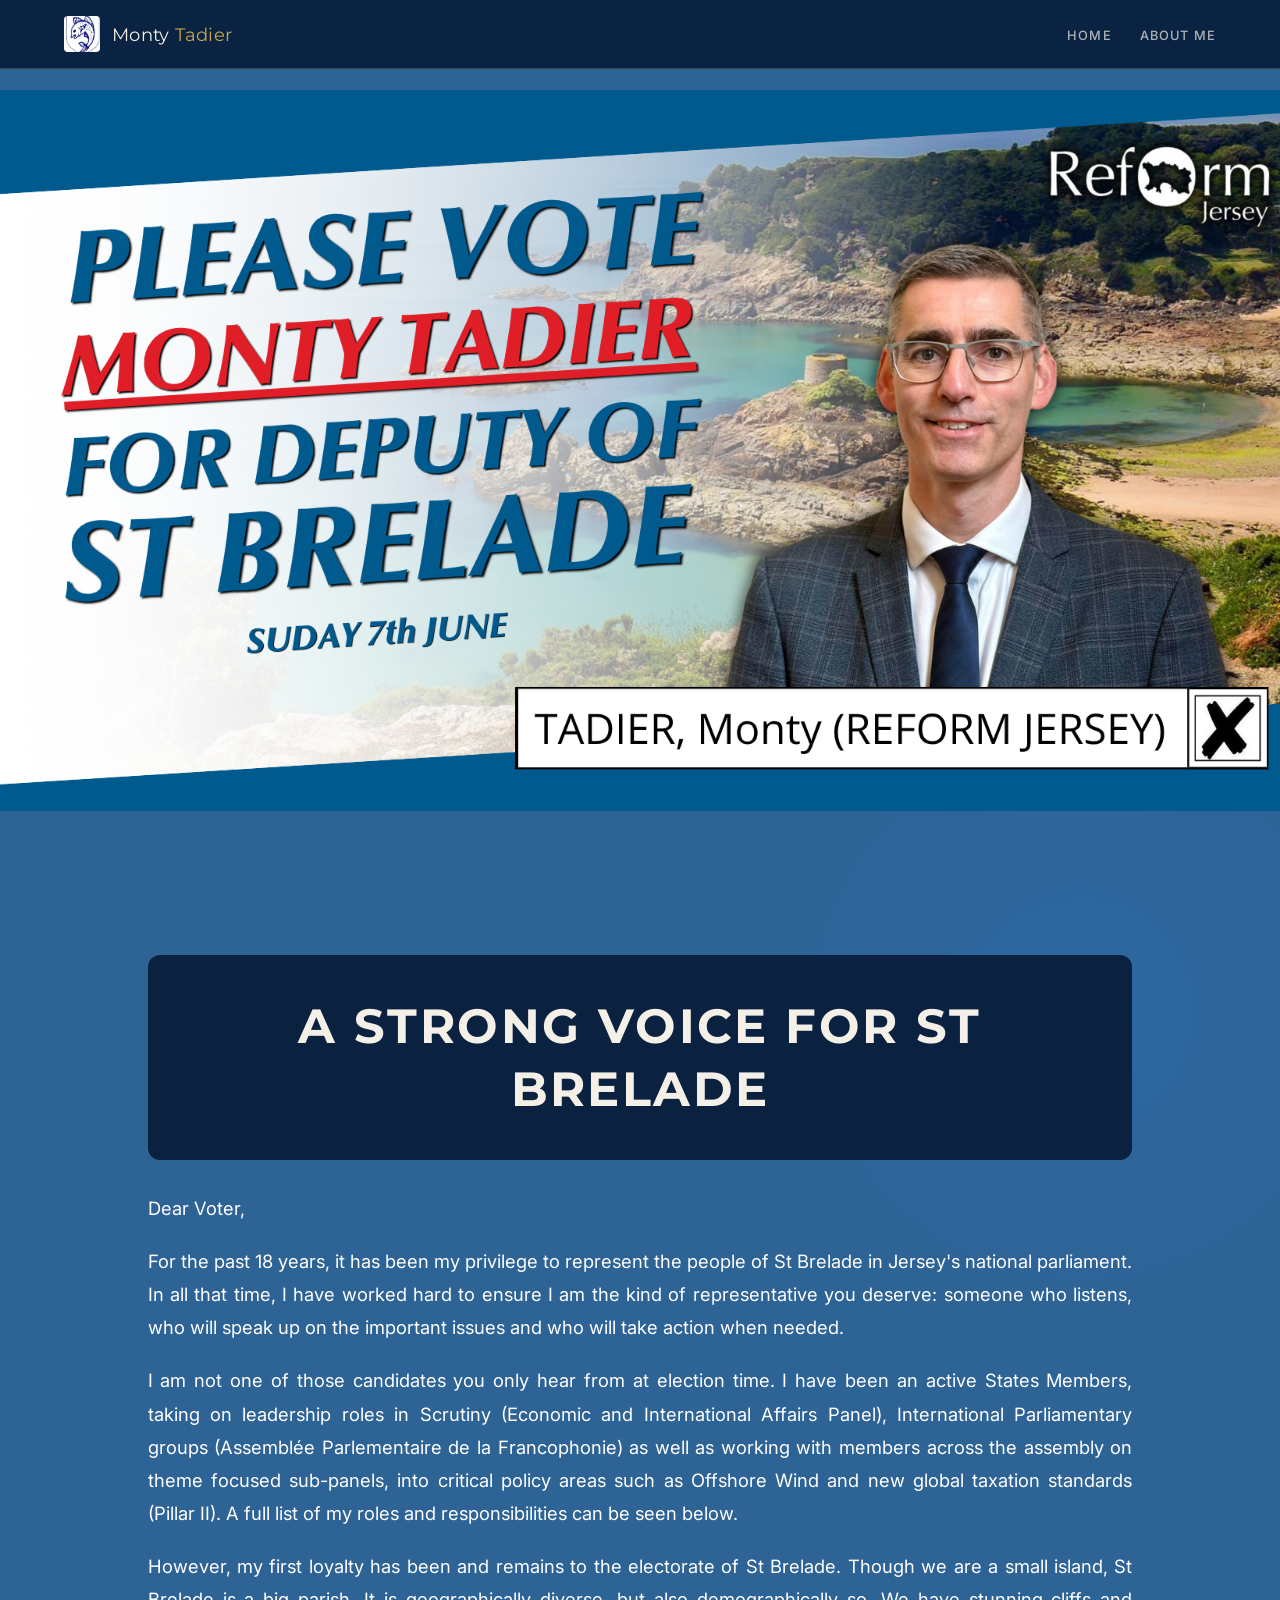
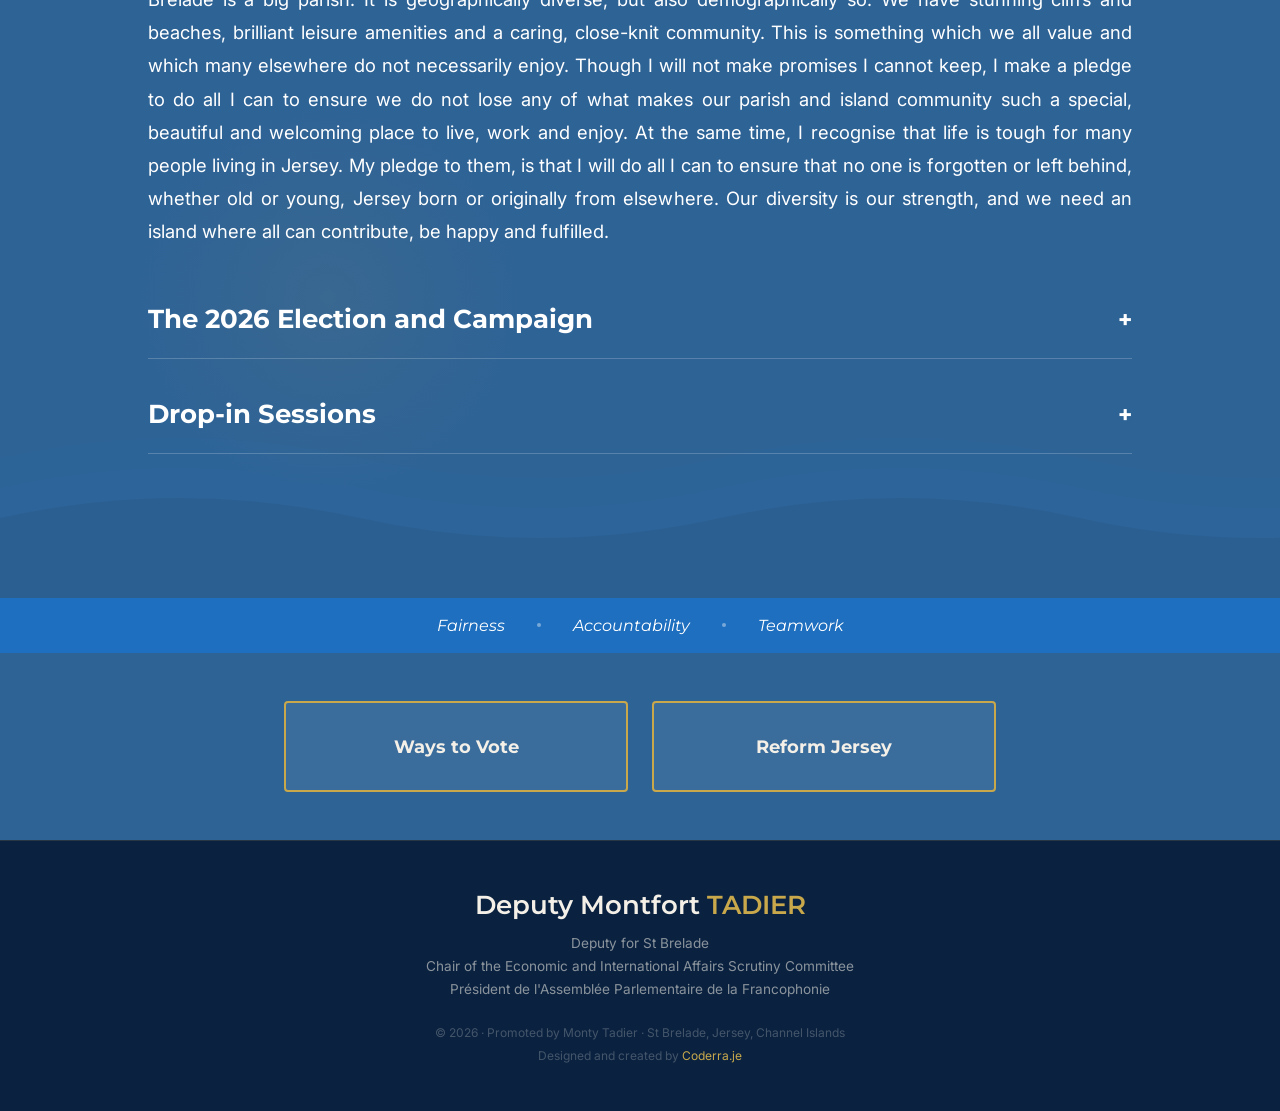
==== commit 3fccc7c5: "Update site: background color, banner layout, drop-in sessions, link cards, memberships - Unified ba" ====
--- a/index.html
+++ b/index.html
@@ -28,7 +28,7 @@
 details.accordion[open] summary span::after{content:'';}
 details.accordion summary span{display:inline-block;}
 details.accordion[open] summary span{transform:rotate(45deg);}
-body{font-family:'Inter',sans-serif;color:var(--text);background:#2B5C8A;overflow-x:hidden;}
+body{font-family:'Inter',sans-serif;color:var(--text);background:#2E6396;overflow-x:hidden;}
 
 /* ── NAV ── */
 nav{
@@ -56,8 +56,8 @@
 .hero{
   min-height:100vh;
   position:relative;
-  display:flex;flex-direction:column;align-items:center;
-  background:#2B5C8A;
+  display:flex;flex-direction:column;align-items:stretch;
+  background:#2E6396;
   overflow:hidden;
 }
 .hero-waves{
@@ -405,11 +405,12 @@
 
 /* ── MOBILE ── */
 .mobile-menu{
-  display:none;position:fixed;inset:0;background:var(--blue-deep);
-  z-index:999;flex-direction:column;align-items:center;justify-content:center;
+  position:fixed;inset:0;background:var(--blue-deep);
+  z-index:9999;display:flex;flex-direction:column;align-items:center;justify-content:center;
   gap:2.5rem;opacity:0;pointer-events:none;transition:opacity 0.3s;
-}
-.mobile-menu.open{display:flex;opacity:1;pointer-events:all;}
+  visibility:hidden;
+}
+.mobile-menu.open{opacity:1;pointer-events:all;visibility:visible;}
 .mobile-menu a{font-family:'Montserrat',sans-serif;font-size:2rem;color:var(--cream);text-decoration:none;transition:color 0.2s;}
 .mobile-menu a:hover{color:var(--gold);}
 .mobile-close{position:absolute;top:1.5rem;right:5%;background:none;border:none;color:var(--cream);font-size:1.5rem;cursor:pointer;}
@@ -436,6 +437,8 @@
 @media(max-width:600px){
   .priorities-grid{grid-template-columns:1fr;}
   .stat-cards{grid-template-columns:1fr 1fr;}
+  .hero-banner-wrap{padding-top:60px!important;}
+  .hero-heading{font-size:1.6rem!important;}
 }
 </style>
 </head>
@@ -466,6 +469,11 @@
   </button>
 </nav>
 
+<!-- BANNER -->
+<div class="hero-banner-wrap" style="width:100%;padding-top:90px;">
+  <img src="img/monfortbanner.png" alt="Monty Tadier — Standing for a Fairer Jersey Since 2008" style="width:100%;display:block;">
+</div>
+
 <!-- HERO -->
 <section class="hero" id="home">
   <div class="hero-glow"></div>
@@ -477,13 +485,9 @@
     <path d="M0 140 Q180 100 360 140 Q540 180 720 140 Q900 100 1080 140 Q1260 180 1440 140 L1440 220 L0 220Z" fill="rgba(10,34,64,0.5)"/>
   </svg>
 
-  <div style="width:100%;padding-top:90px;position:relative;z-index:2;">
-    <img src="img/monfortbanner.png" alt="Monty Tadier — Standing for a Fairer Jersey Since 2008" style="width:100%;display:block;">
-  </div>
-
   <div style="position:relative;z-index:2;max-width:1100px;margin:0 auto;padding:3rem 5%;color:#ffffff;font-size:1.15rem;line-height:1.8;text-align:justify;">
     <div style="background:var(--blue-deep);border-radius:12px;padding:2.5rem 2rem;text-align:center;margin-bottom:2rem;">
-      <h2 style="font-family:'Montserrat',sans-serif;font-size:3rem;font-weight:700;color:var(--cream);line-height:1.3;text-transform:uppercase;letter-spacing:0.05em;">A strong voice for St Brelade</h2>
+      <h2 class="hero-heading" style="font-family:'Montserrat',sans-serif;font-size:3rem;font-weight:700;color:var(--cream);line-height:1.3;text-transform:uppercase;letter-spacing:0.05em;">A strong voice for St Brelade</h2>
     </div>
     <p style="margin-top:1.25rem;">Dear Voter,</p>
     <p style="margin-top:1.25rem;">For the past 18 years, it has been my privilege to represent the people of St Brelade in Jersey's national parliament. In all that time, I have worked hard to ensure I am the kind of representative you deserve: someone who listens, who will speak up on the important issues and who will take action when needed.</p>
@@ -511,6 +515,12 @@
       </summary>
       <div style="padding:1rem 0;">
         <p style="margin-top:1.25rem;">I know many of you already, but I look forward to meeting many more of you during the campaign. Nowadays, much political information (as well as misinformation) is shared online. Whilst this can be a valuable tool, I believe that there is no substitute for meeting people face-to-face. This is why, as well as knocking on doors, I will be holding a number of drop-in sessions for constituents (see below). I would love to see as many of you as possible, to hear your thoughts, concerns and ideas for how government can deliver better outcomes for all. And I will also be happy to discuss my thoughts and aspirations for St Brelade and for Jersey.</p>
+        <div style="margin-top:1.5rem;">
+          <p style="font-family:'Montserrat',sans-serif;font-weight:700;color:var(--gold);margin-bottom:0.25rem;">Communicare Centre (Les Quennevais):</p>
+          <p style="margin-bottom:1rem;">Monday 11th, 18 May, 1 June. 12–1pm</p>
+          <p style="font-family:'Montserrat',sans-serif;font-weight:700;color:var(--gold);margin-bottom:0.25rem;">The Boathouse (St Aubin):</p>
+          <p>Saturday 2nd, 16th, 23rd, 30th May. 11am–Noon</p>
+        </div>
       </div>
     </details>
   </div>
@@ -519,11 +529,8 @@
 <!-- BANNER STRIP -->
 <div class="banner-strip">
   <span>Fairness</span><div class="banner-dot"></div>
-  <span>Equality</span><div class="banner-dot"></div>
-  <span>Affordable Healthcare</span><div class="banner-dot"></div>
-  <span>Environmental Protection</span><div class="banner-dot"></div>
-  <span>Arts &amp; Culture</span><div class="banner-dot"></div>
-  <span>Accountability</span>
+  <span>Accountability</span><div class="banner-dot"></div>
+  <span>Teamwork</span>
 </div>
 
 
@@ -593,6 +600,34 @@
   </div>
 </section>
 -->
+
+<!-- LINK CARDS -->
+<style>
+.link-card{
+  display:flex;align-items:center;justify-content:center;text-align:center;
+  padding:2rem 1.5rem;background:rgba(255,255,255,0.06);
+  border:2px solid var(--gold);border-radius:4px;
+  text-decoration:none;transition:background 0.3s,transform 0.3s,box-shadow 0.3s;
+}
+.link-card:hover{
+  background:rgba(200,168,75,0.15);
+  transform:translateY(-4px);
+  box-shadow:0 8px 24px rgba(200,168,75,0.25);
+}
+.link-card span{
+  font-family:'Montserrat',sans-serif;font-size:1.15rem;font-weight:700;color:var(--cream);
+}
+</style>
+<section style="padding:3rem 5%;max-width:840px;margin:0 auto;">
+  <div style="display:grid;grid-template-columns:repeat(2,1fr);gap:1.5rem;">
+    <a href="https://www.vote.je" target="_blank" rel="noopener" class="link-card">
+      <span>Ways to Vote</span>
+    </a>
+    <a href="https://www.reformjersey.je/" target="_blank" rel="noopener" class="link-card">
+      <span>Reform Jersey</span>
+    </a>
+  </div>
+</section>
 
 <!-- FOOTER -->
 <footer>
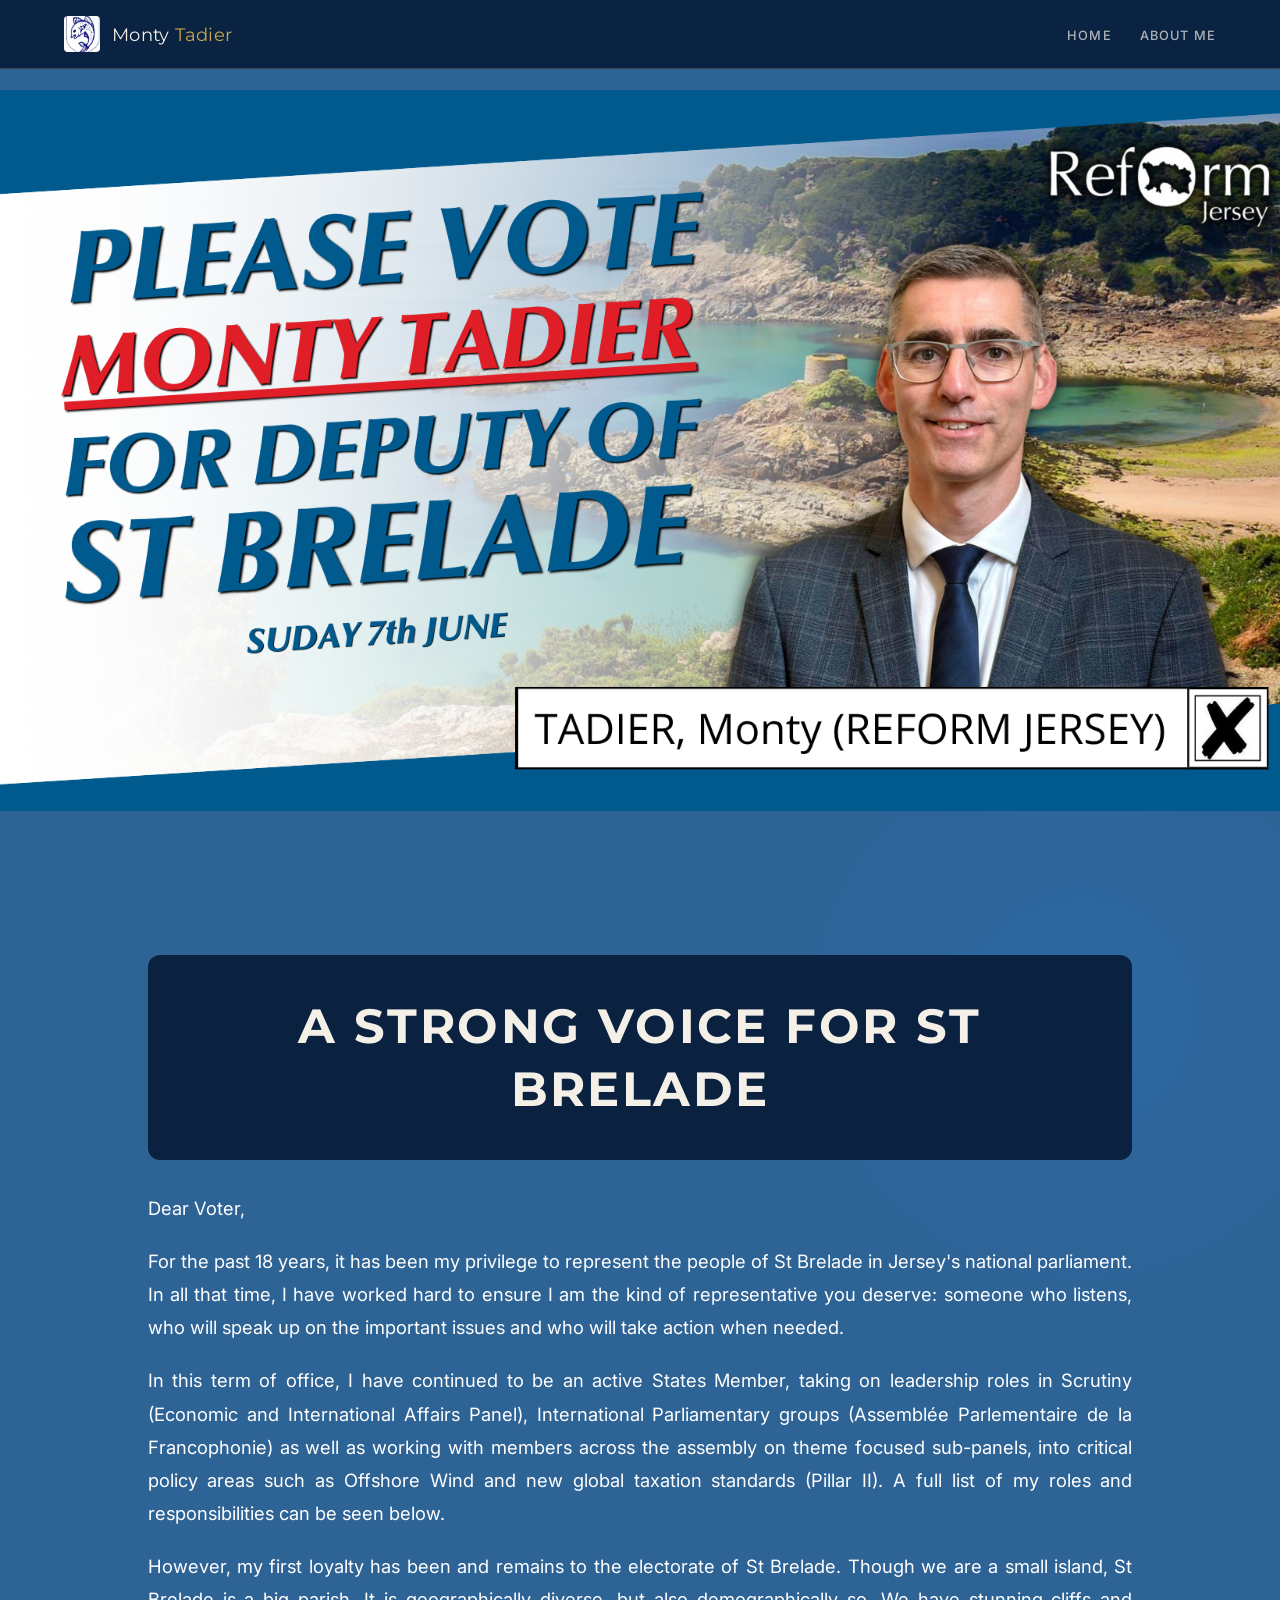
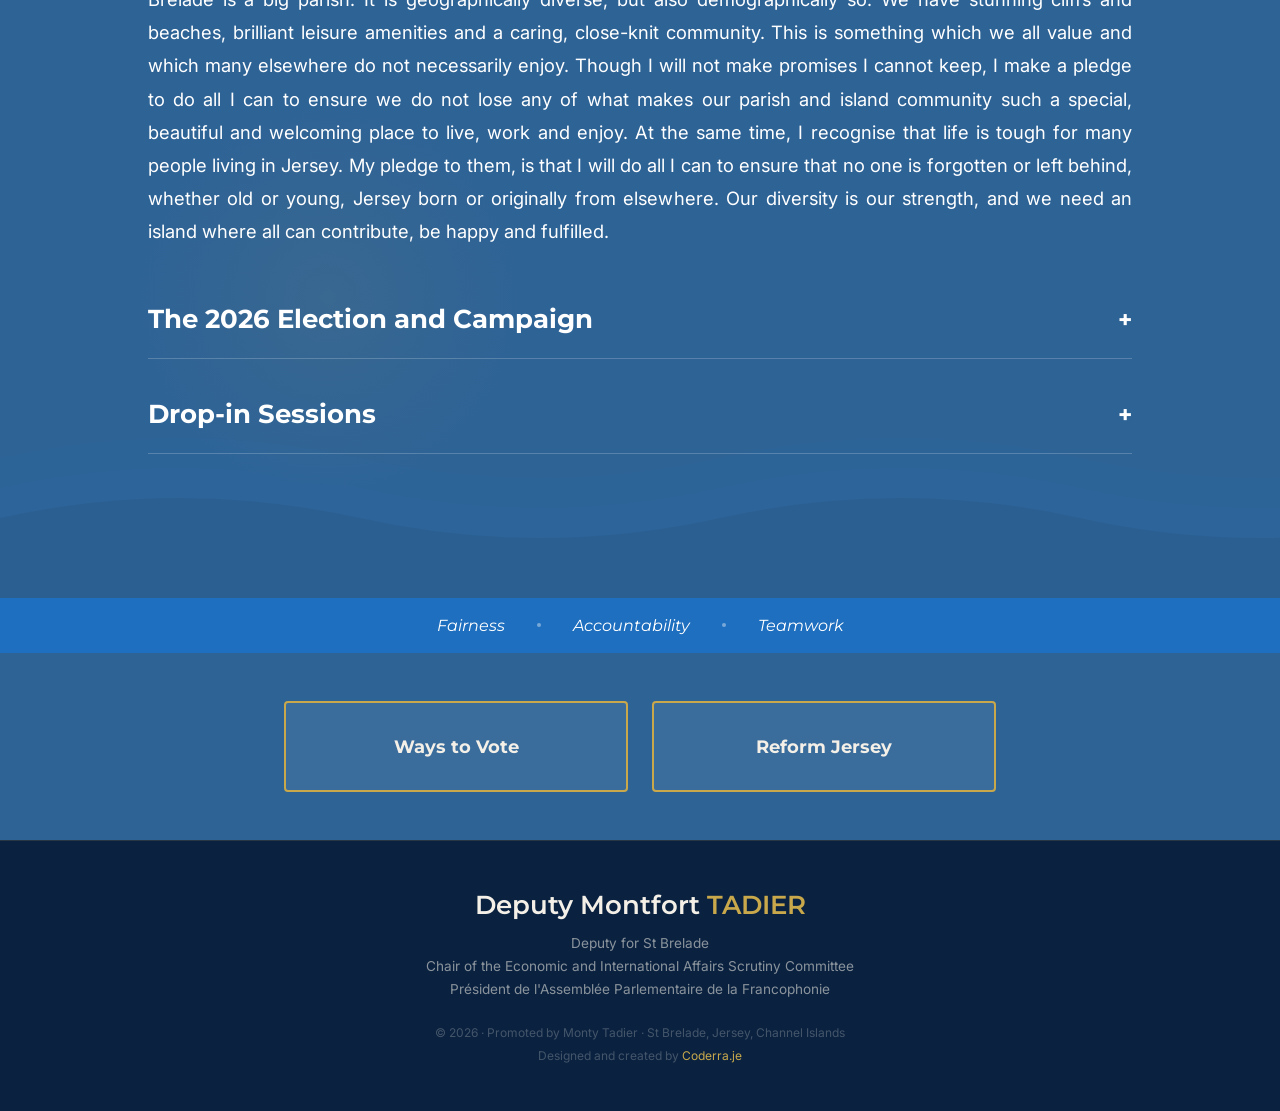
==== commit 50aaa38e: "Update intro paragraph to reflect current term of office Co-Authored-By: Claude Opus 4.6 (1M context" ====
--- a/index.html
+++ b/index.html
@@ -491,7 +491,7 @@
     </div>
     <p style="margin-top:1.25rem;">Dear Voter,</p>
     <p style="margin-top:1.25rem;">For the past 18 years, it has been my privilege to represent the people of St Brelade in Jersey's national parliament. In all that time, I have worked hard to ensure I am the kind of representative you deserve: someone who listens, who will speak up on the important issues and who will take action when needed.</p>
-    <p style="margin-top:1.25rem;">I am not one of those candidates you only hear from at election time. I have been an active States Members, taking on leadership roles in Scrutiny (Economic and International Affairs Panel), International Parliamentary groups (Assemblée Parlementaire de la Francophonie) as well as working with members across the assembly on theme focused sub-panels, into critical policy areas such as Offshore Wind and new global taxation standards (Pillar II). A full list of my roles and responsibilities can be seen below.</p>
+    <p style="margin-top:1.25rem;">In this term of office, I have continued to be an active States Member, taking on leadership roles in Scrutiny (Economic and International Affairs Panel), International Parliamentary groups (Assemblée Parlementaire de la Francophonie) as well as working with members across the assembly on theme focused sub-panels, into critical policy areas such as Offshore Wind and new global taxation standards (Pillar II). A full list of my roles and responsibilities can be seen below.</p>
     <p style="margin-top:1.25rem;">However, my first loyalty has been and remains to the electorate of St Brelade. Though we are a small island, St Brelade is a big parish. It is geographically diverse, but also demographically so. We have stunning cliffs and beaches, brilliant leisure amenities and a caring, close-knit community. This is something which we all value and which many elsewhere do not necessarily enjoy. Though I will not make promises I cannot keep, I make a pledge to do all I can to ensure we do not lose any of what makes our parish and island community such a special, beautiful and welcoming place to live, work and enjoy. At the same time, I recognise that life is tough for many people living in Jersey. My pledge to them, is that I will do all I can to ensure that no one is forgotten or left behind, whether old or young, Jersey born or originally from elsewhere. Our diversity is our strength, and we need an island where all can contribute, be happy and fulfilled.</p>
     <details class="accordion" style="margin-top:2rem;">
       <summary style="font-family:'Montserrat',sans-serif;font-size:1.6rem;font-weight:700;color:#ffffff;cursor:pointer;padding:1rem 0;border-bottom:1px solid rgba(255,255,255,0.2);list-style:none;display:flex;align-items:center;justify-content:space-between;">
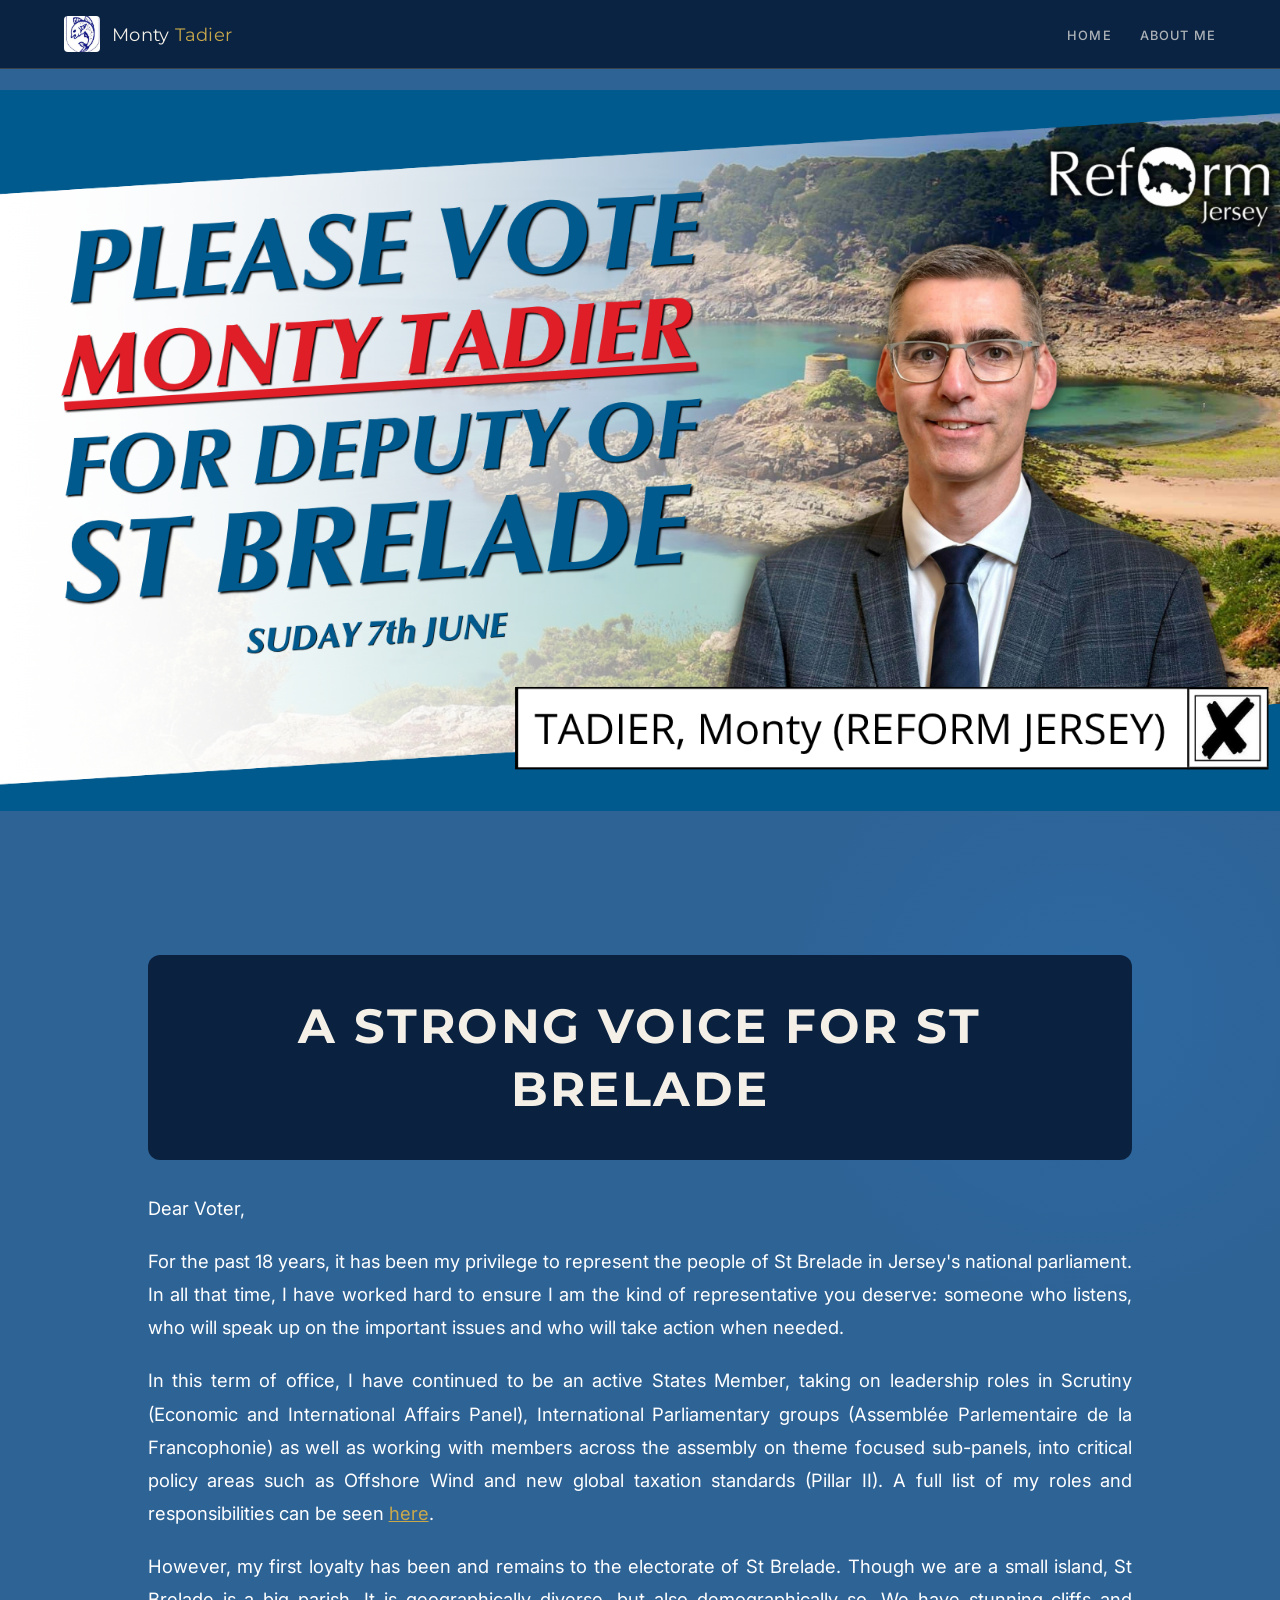
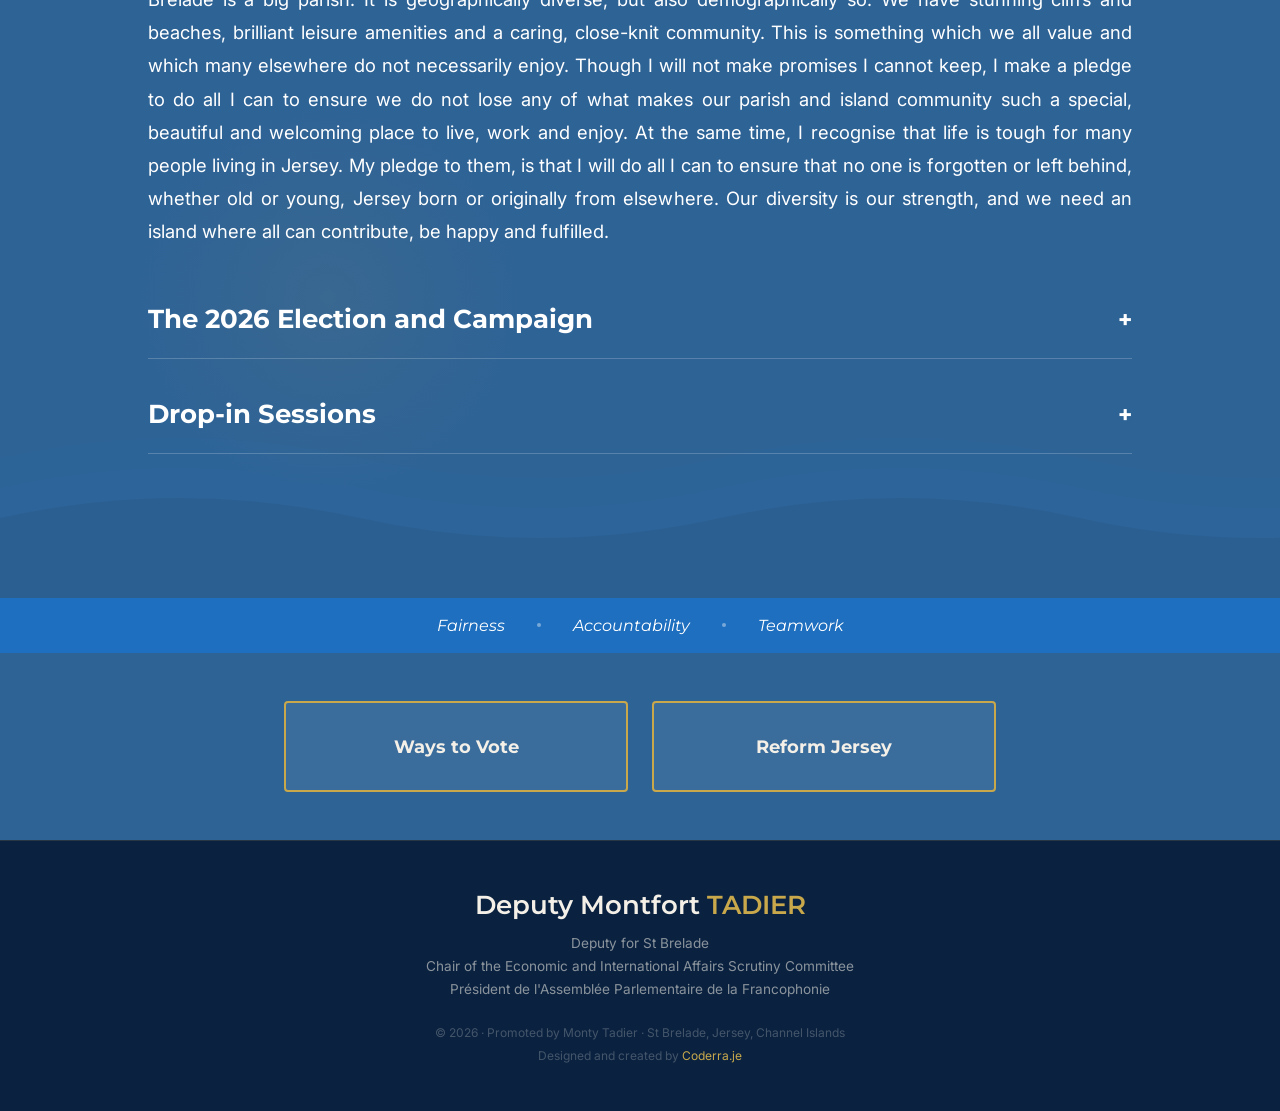
==== commit 85333e09: "Link roles and responsibilities text to about page Co-Authored-By: Claude Opus 4.6 (1M context) <nor" ====
--- a/index.html
+++ b/index.html
@@ -491,7 +491,7 @@
     </div>
     <p style="margin-top:1.25rem;">Dear Voter,</p>
     <p style="margin-top:1.25rem;">For the past 18 years, it has been my privilege to represent the people of St Brelade in Jersey's national parliament. In all that time, I have worked hard to ensure I am the kind of representative you deserve: someone who listens, who will speak up on the important issues and who will take action when needed.</p>
-    <p style="margin-top:1.25rem;">In this term of office, I have continued to be an active States Member, taking on leadership roles in Scrutiny (Economic and International Affairs Panel), International Parliamentary groups (Assemblée Parlementaire de la Francophonie) as well as working with members across the assembly on theme focused sub-panels, into critical policy areas such as Offshore Wind and new global taxation standards (Pillar II). A full list of my roles and responsibilities can be seen below.</p>
+    <p style="margin-top:1.25rem;">In this term of office, I have continued to be an active States Member, taking on leadership roles in Scrutiny (Economic and International Affairs Panel), International Parliamentary groups (Assemblée Parlementaire de la Francophonie) as well as working with members across the assembly on theme focused sub-panels, into critical policy areas such as Offshore Wind and new global taxation standards (Pillar II). A full list of my roles and responsibilities can be seen <a href="https://montytadier.je/about.html" style="color:var(--gold);text-decoration:underline;">here</a>.</p>
     <p style="margin-top:1.25rem;">However, my first loyalty has been and remains to the electorate of St Brelade. Though we are a small island, St Brelade is a big parish. It is geographically diverse, but also demographically so. We have stunning cliffs and beaches, brilliant leisure amenities and a caring, close-knit community. This is something which we all value and which many elsewhere do not necessarily enjoy. Though I will not make promises I cannot keep, I make a pledge to do all I can to ensure we do not lose any of what makes our parish and island community such a special, beautiful and welcoming place to live, work and enjoy. At the same time, I recognise that life is tough for many people living in Jersey. My pledge to them, is that I will do all I can to ensure that no one is forgotten or left behind, whether old or young, Jersey born or originally from elsewhere. Our diversity is our strength, and we need an island where all can contribute, be happy and fulfilled.</p>
     <details class="accordion" style="margin-top:2rem;">
       <summary style="font-family:'Montserrat',sans-serif;font-size:1.6rem;font-weight:700;color:#ffffff;cursor:pointer;padding:1rem 0;border-bottom:1px solid rgba(255,255,255,0.2);list-style:none;display:flex;align-items:center;justify-content:space-between;">
